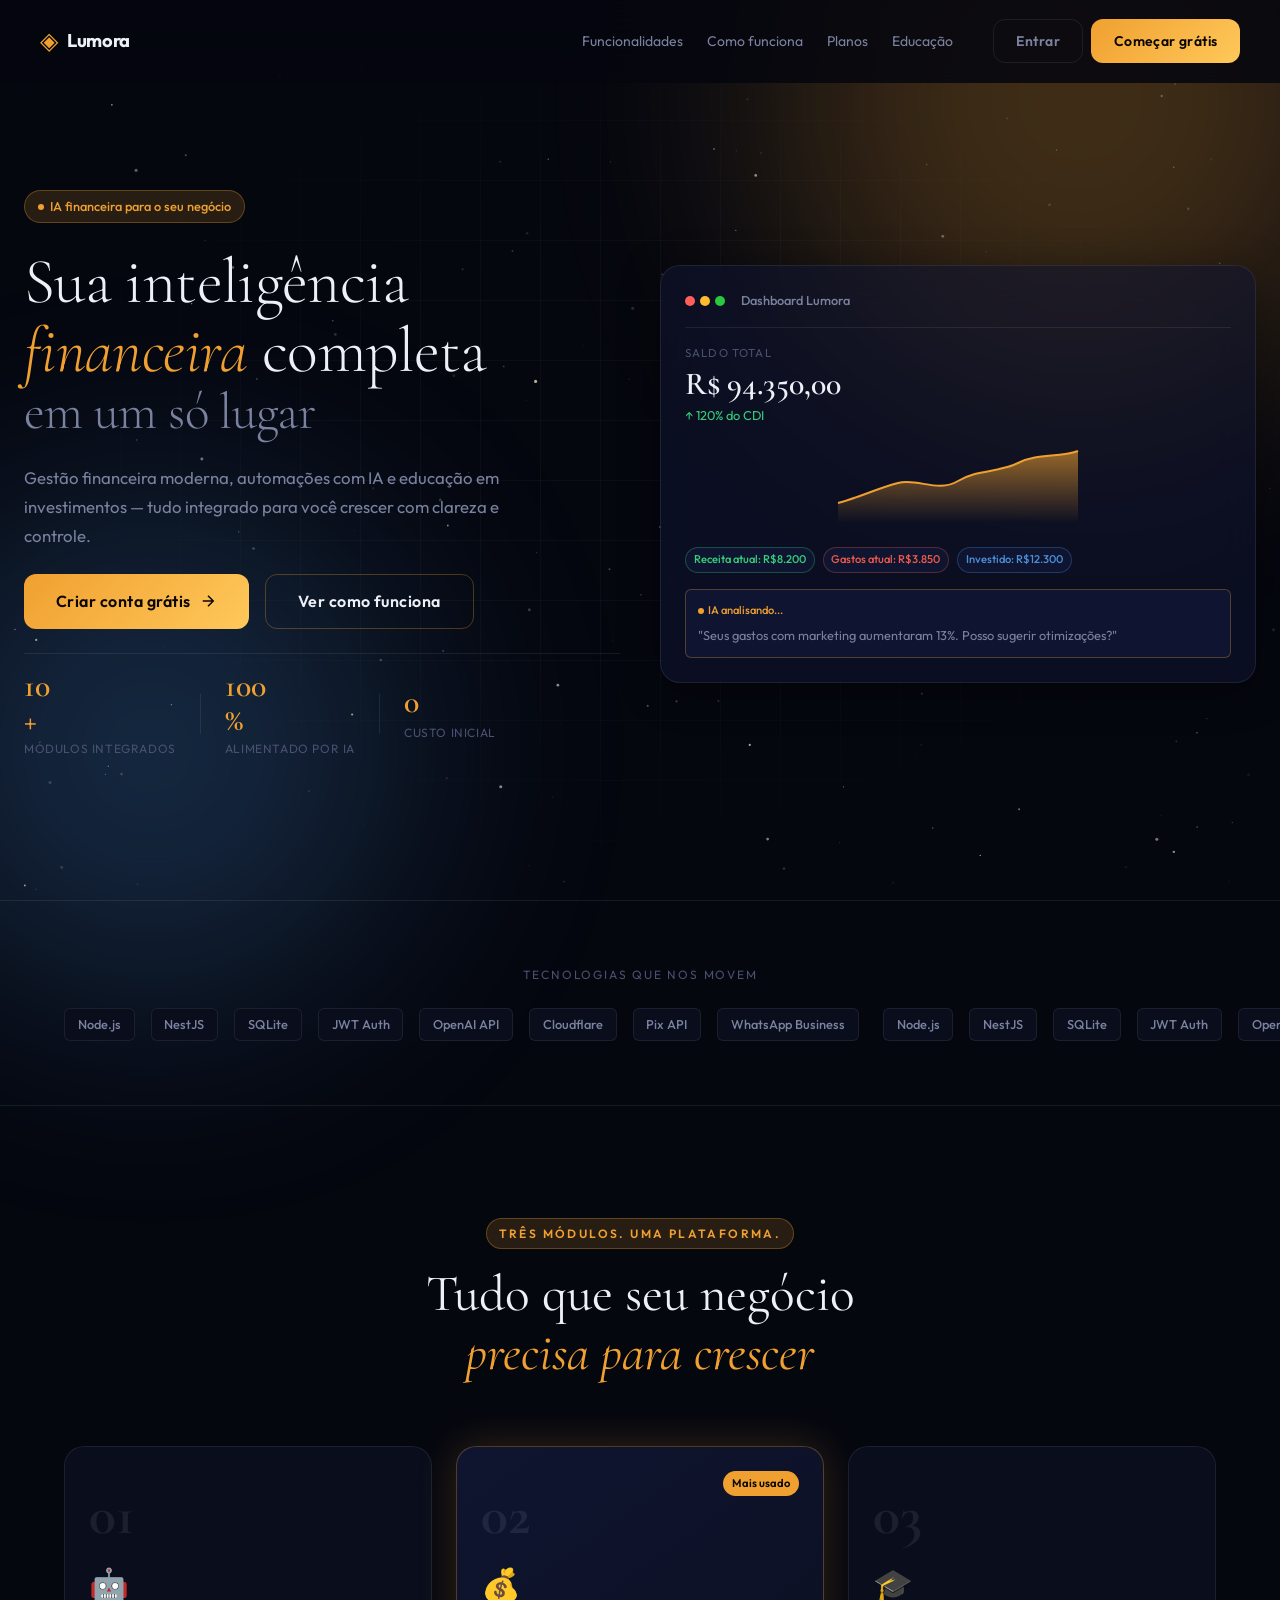
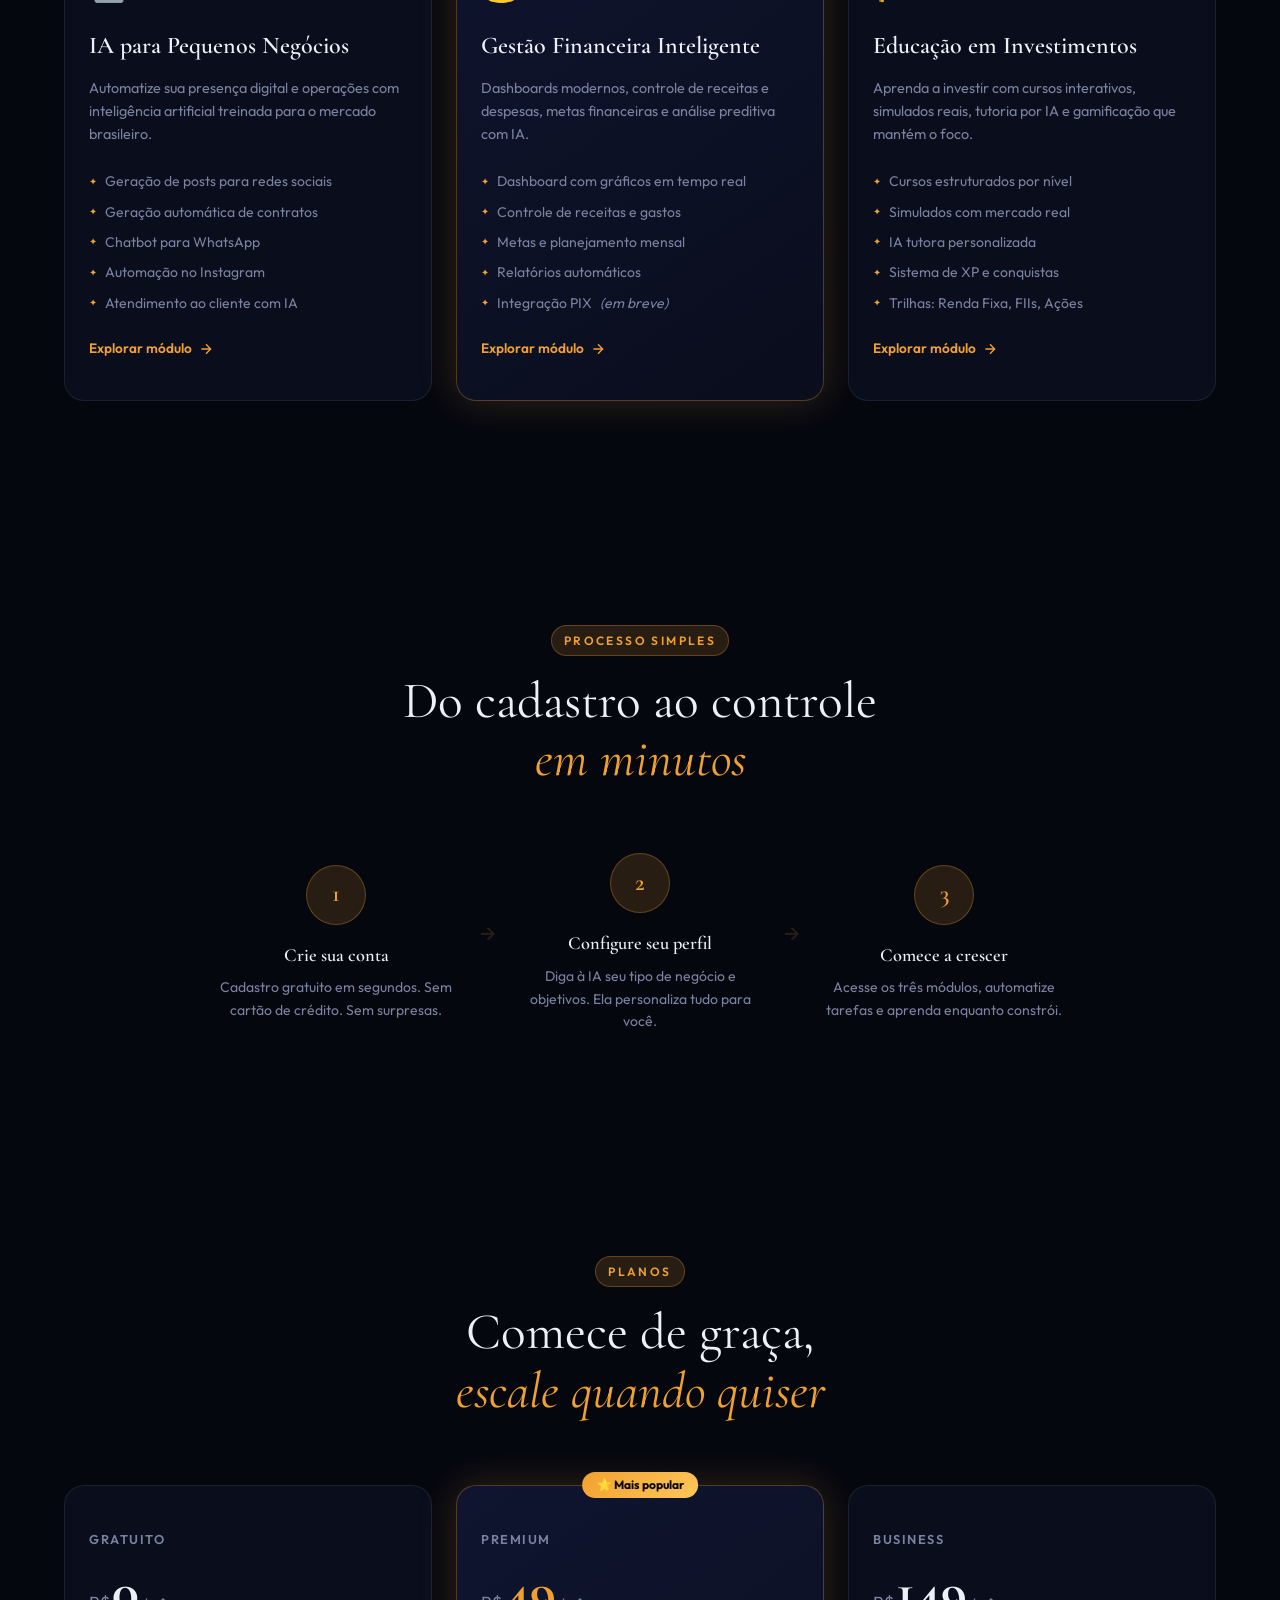
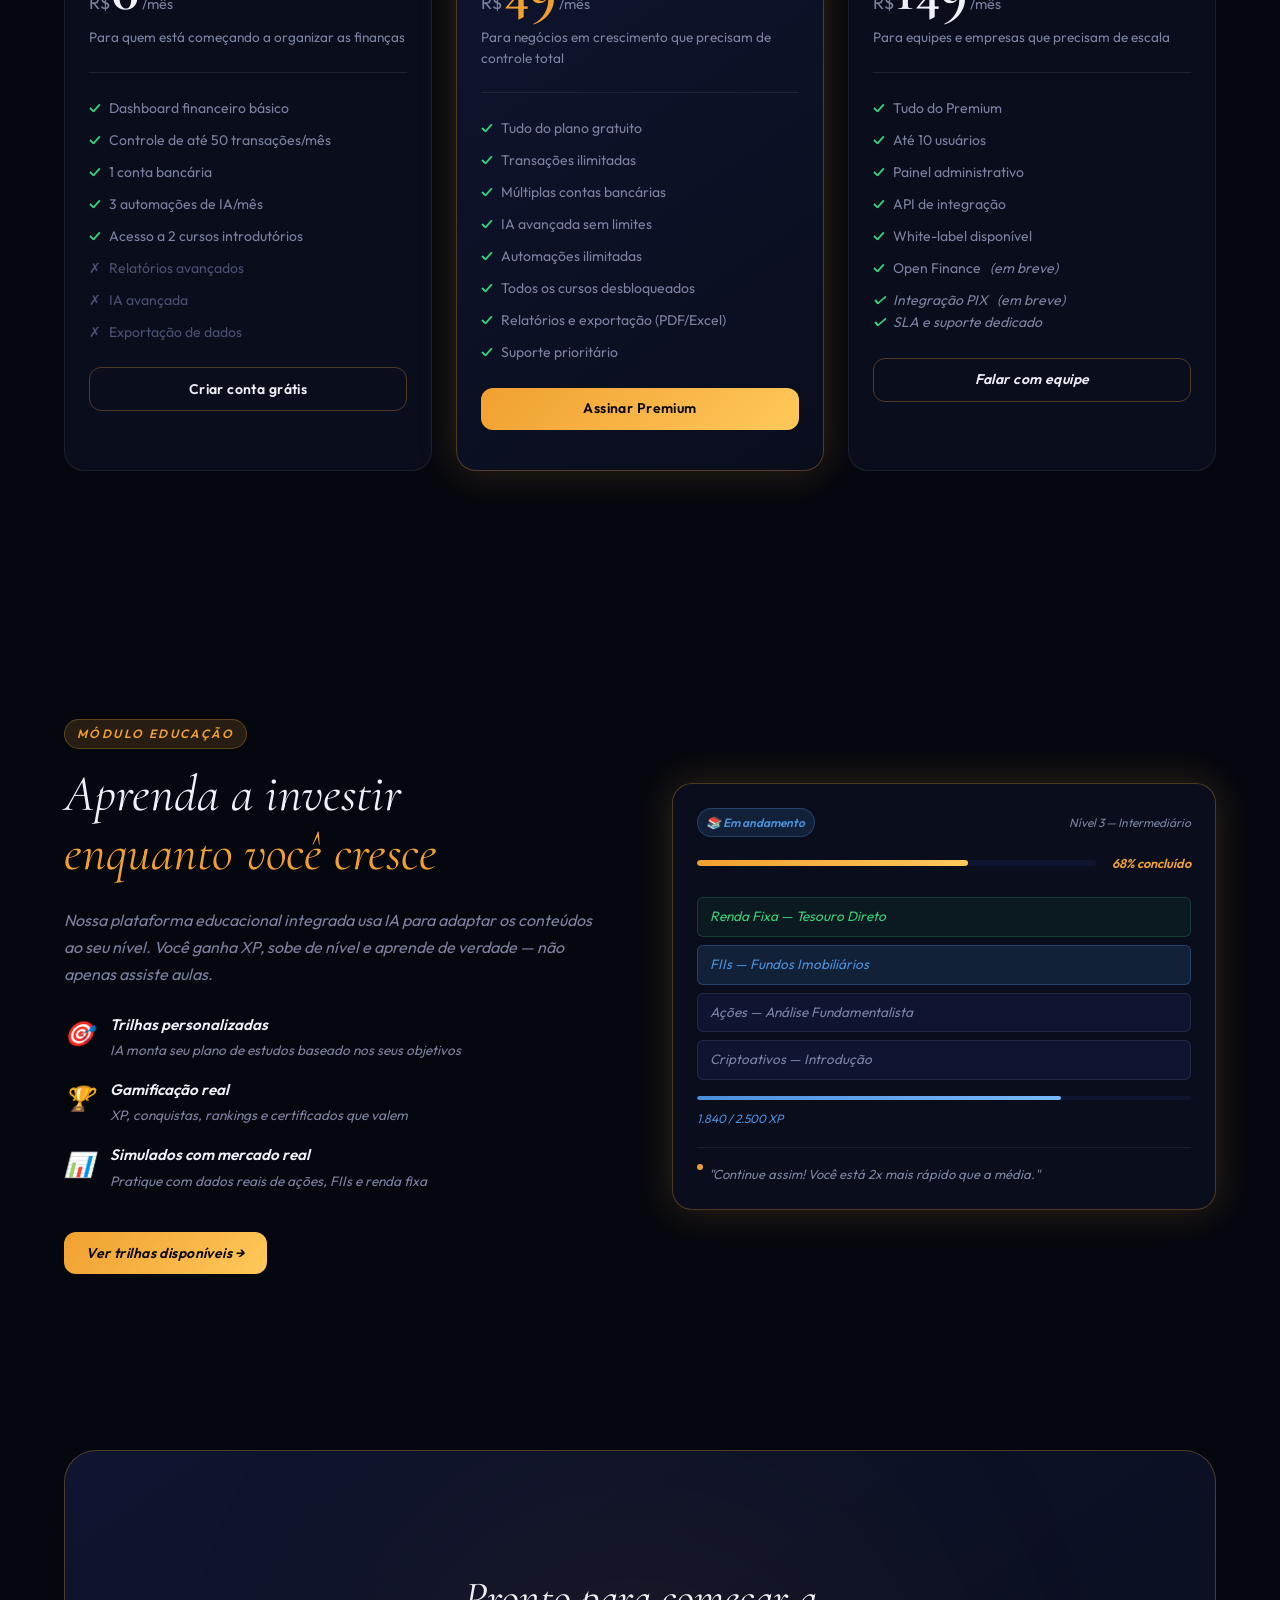
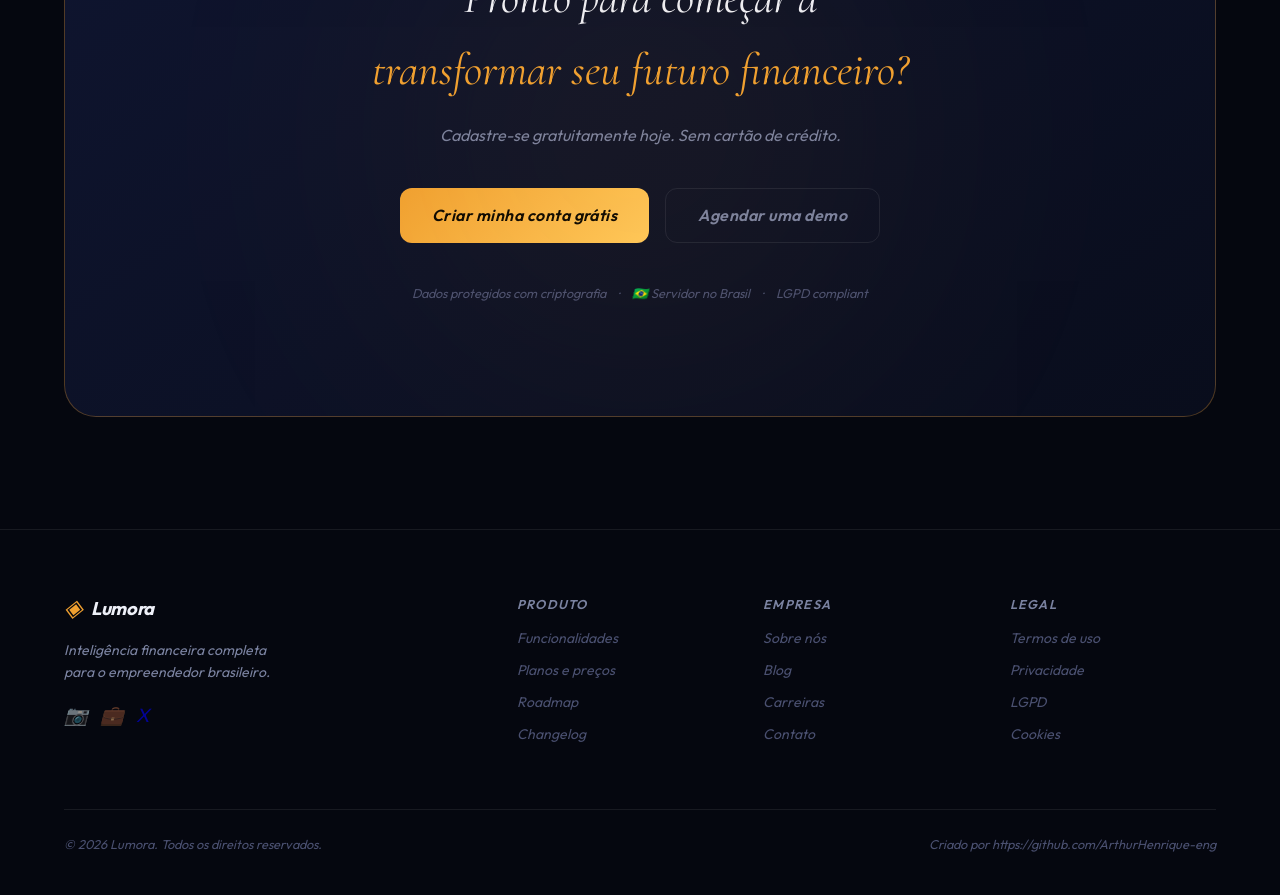
==== templates/index.html @ b034b27d "UPDATE" ====
<!DOCTYPE html>
<html lang="pt-BR">
<head>
  <meta charset="UTF-8" />
  <meta name="viewport" content="width=device-width, initial-scale=1.0" />
  <title>Lumora — Inteligência Financeira com IA</title>
  <meta name="description" content="Plataforma completa com IA para pequenos negócios: gestão financeira, automações e educação em investimentos." />
  <link rel="preconnect" href="https://fonts.googleapis.com" />
  <link rel="preconnect" href="https://fonts.gstatic.com" crossorigin />
  <link href="https://fonts.googleapis.com/css2?family=Cormorant+Garamond:ital,wght@0,300;0,400;0,600;0,700;1,300;1,400&family=Outfit:wght@300;400;500;600;700&display=swap" rel="stylesheet" />
 <link rel="stylesheet" href="../css/styles.css">
</head>
<body>

  <!-- NAV -->
  <nav class="nav" id="nav">
    <div class="nav__inner">
      <a href="#" class="nav__logo">
        <span class="logo-mark">◈</span>
        <span class="logo-text">Lumora</span>
      </a>
      <ul class="nav__links">
        <li><a href="#features">Funcionalidades</a></li>
        <li><a href="#how">Como funciona</a></li>
        <li><a href="#pricing">Planos</a></li>
        <li><a href="#education">Educação</a></li>
      </ul>
      <div class="nav__actions">
        <a href="./login.html" class="btn btn--ghost">Entrar</a>
        <a href="./cadastro.html" class="btn btn--gold">Começar grátis</a>
      </div>
      <button class="nav__hamburger" id="hamburger" aria-label="Menu">
        <span></span><span></span><span></span>
      </button>
    </div>
  </nav>

  <!-- HERO -->
  <section class="hero" id="hero">
    <div class="hero__bg">
      <canvas id="starfield"></canvas>
      <div class="hero__glow hero__glow--1"></div>
      <div class="hero__glow hero__glow--2"></div>
      <div class="grid-overlay"></div>
    </div>

    <div class="hero__content">
      <div class="hero__badge">
        <span class="badge-dot"></span>
        IA financeira para o seu negócio
      </div>

      <h1 class="hero__title">
        Sua inteligência<br />
        <em>financeira</em> completa<br />
        <span class="hero__title--accent">em um só lugar</span>
      </h1>

      <p class="hero__sub">
        Gestão financeira moderna, automações com IA e educação em investimentos —
        tudo integrado para você crescer com clareza e controle.
      </p>

      <div class="hero__cta">
        <a href="./cadastro.html" class="btn btn--gold btn--lg">
          <span>Criar conta grátis</span>
          <svg width="18" height="18" viewBox="0 0 24 24" fill="none" stroke="currentColor" stroke-width="2"><path d="M5 12h14M12 5l7 7-7 7"/></svg>
        </a>
        <a href="#how" class="btn btn--outline btn--lg">Ver como funciona</a>
      </div>

      <div class="hero__stats">
        <div class="stat">
          <span class="stat__number" data-target="10">0</span><span class="stat__suffix">+</span>
          <span class="stat__label">Módulos integrados</span>
        </div>
        <div class="stat__divider"></div>
        <div class="stat">
          <span class="stat__number" data-target="100">100</span><span class="stat__suffix">%</span>
          <span class="stat__label">Alimentado por IA</span>
        </div>
        <div class="stat__divider"></div>
        <div class="stat">
          <span class="stat__number" data-target="0">0</span><span class="stat__suffix"></span>
          <span class="stat__label">Custo inicial</span>
        </div>
      </div>
    </div>

    <!-- DASHBOARD MOCKUP -->
    <div class="hero__mockup">
      <div class="mockup-card mockup-card--main">
        <div class="mockup-header">
          <div class="mockup-dots">
            <span></span><span></span><span></span>
          </div>
          <span class="mockup-title">Dashboard Lumora</span>
        </div>
        <div class="mockup-body">
          <div class="mockup-balance">
            <span class="mockup-label">Saldo total</span>
            <span class="mockup-value">R$ <span id="balance-anim">94.350,00</span></span>
            <span class="mockup-change up">↑ 120% do CDI</span>
          </div>
          <div class="mockup-chart">
            <svg viewBox="0 0 240 80" class="chart-svg">
              <defs>
                <linearGradient id="chartGrad" x1="0" y1="0" x2="0" y2="1">
                  <stop offset="0%" stop-color="#f0a030" stop-opacity="0.6"/>
                  <stop offset="100%" stop-color="#f0a030" stop-opacity="0"/>
                </linearGradient>
              </defs>
              <path class="chart-area" d="M0,60 C20,55 40,45 60,40 C80,35 100,50 120,38 C140,26 160,30 180,20 C200,10 220,15 240,8 L240,80 L0,80 Z" fill="url(#chartGrad)"/>
              <path class="chart-line" d="M0,60 C20,55 40,45 60,40 C80,35 100,50 120,38 C140,26 160,30 180,20 C200,10 220,15 240,8" fill="none" stroke="#f0a030" stroke-width="2"/>
            </svg>
          </div>
          <div class="mockup-pills">
            <span class="pill pill--green"> Receita atual: R$8.200</span>
            <span class="pill pill--red"> Gastos atual: R$3.850</span>
            <span class="pill pill--blue"> Investido: R$12.300</span>
          </div>
          <div class="mockup-ai">
            <div class="ai-indicator">
              <span class="ai-dot"></span>
              <span>IA analisando...</span>
            </div>
            <p class="ai-tip">"Seus gastos com marketing aumentaram 13%. Posso sugerir otimizações?"</p>
          </div>
        </div>
      </div>
    </div>
  </section>

  <!-- LOGOS / SOCIAL PROOF -->
  <section class="logos">
    <div class="container">
      <p class="logos__label">Tecnologias que nos movem</p>
      <div class="logos__track">
        <div class="logos__group">
          <span class="tech-badge">Node.js</span>
          <span class="tech-badge">NestJS</span>
          <span class="tech-badge">SQLite</span>
          <span class="tech-badge">JWT Auth</span>
          <span class="tech-badge">OpenAI API</span>
          <span class="tech-badge">Cloudflare</span>
          <span class="tech-badge">Pix API</span>
          <span class="tech-badge">WhatsApp Business</span>
        </div>
        <div class="logos__group" aria-hidden="true">
          <span class="tech-badge">Node.js</span>
          <span class="tech-badge">NestJS</span>
          <span class="tech-badge">SQLite</span>
          <span class="tech-badge">JWT Auth</span>
          <span class="tech-badge">OpenAI API</span>
          <span class="tech-badge">Cloudflare</span>
          <span class="tech-badge">Pix API</span>
          <span class="tech-badge">WhatsApp Business</span>
        </div>
      </div>
    </div>
  </section>

  <!-- THREE PILLARS -->
  <section class="pillars" id="features">
    <div class="container">
      <div class="section-label">Três módulos. Uma plataforma.</div>
      <h2 class="section-title">Tudo que seu negócio<br /><em>precisa para crescer</em></h2>

      <div class="pillars__grid">

        <!-- Pillar 1: AI Tools -->
        <div class="pillar" data-index="1">
          <div class="pillar__number">01</div>
          <div class="pillar__icon">🤖</div>
          <h3 class="pillar__title">IA para Pequenos Negócios</h3>
          <p class="pillar__desc">
            Automatize sua presença digital e operações com inteligência artificial treinada para o mercado brasileiro.
          </p>
          <ul class="pillar__features">
            <li><span class="check">✦</span> Geração de posts para redes sociais</li>
            <li><span class="check">✦</span> Geração automática de contratos</li>
            <li><span class="check">✦</span> Chatbot para WhatsApp</li>
            <li><span class="check">✦</span> Automação no Instagram</li>
            <li><span class="check">✦</span> Atendimento ao cliente com IA</li>
          </ul>
          <div class="pillar__cta">
            <span>Explorar módulo</span>
            <svg width="16" height="16" viewBox="0 0 24 24" fill="none" stroke="currentColor" stroke-width="2"><path d="M5 12h14M12 5l7 7-7 7"/></svg>
          </div>
        </div>

        <!-- Pillar 2: Finance -->
        <div class="pillar pillar--featured" data-index="2">
          <div class="pillar__badge">Mais usado</div>
          <div class="pillar__number">02</div>
          <div class="pillar__icon">💰</div>
          <h3 class="pillar__title">Gestão Financeira Inteligente</h3>
          <p class="pillar__desc">
            Dashboards modernos, controle de receitas e despesas, metas financeiras e análise preditiva com IA.
          </p>
          <ul class="pillar__features">
            <li><span class="check">✦</span> Dashboard com gráficos em tempo real</li>
            <li><span class="check">✦</span> Controle de receitas e gastos</li>
            <li><span class="check">✦</span> Metas e planejamento mensal</li>
            <li><span class="check">✦</span> Relatórios automáticos</li>
            <li><span class="check">✦</span> Integração PIX <em>(em breve)</em></li>
          </ul>
          <div class="pillar__cta">
            <span>Explorar módulo</span>
            <svg width="16" height="16" viewBox="0 0 24 24" fill="none" stroke="currentColor" stroke-width="2"><path d="M5 12h14M12 5l7 7-7 7"/></svg>
          </div>
        </div>

        <!-- Pillar 3: Education -->
        <div class="pillar" data-index="3">
          <div class="pillar__number">03</div>
          <div class="pillar__icon">🎓</div>
          <h3 class="pillar__title">Educação em Investimentos</h3>
          <p class="pillar__desc">
            Aprenda a investir com cursos interativos, simulados reais, tutoria por IA e gamificação que mantém o foco.
          </p>
          <ul class="pillar__features">
            <li><span class="check">✦</span> Cursos estruturados por nível</li>
            <li><span class="check">✦</span> Simulados com mercado real</li>
            <li><span class="check">✦</span> IA tutora personalizada</li>
            <li><span class="check">✦</span> Sistema de XP e conquistas</li>
            <li><span class="check">✦</span> Trilhas: Renda Fixa, FIIs, Ações</li>
          </ul>
          <div class="pillar__cta">
            <span>Explorar módulo</span>
            <svg width="16" height="16" viewBox="0 0 24 24" fill="none" stroke="currentColor" stroke-width="2"><path d="M5 12h14M12 5l7 7-7 7"/></svg>
          </div>
        </div>

      </div>
    </div>
  </section>

  <!-- HOW IT WORKS -->
  <section class="how" id="how">
    <div class="container">
      <div class="section-label">Processo simples</div>
      <h2 class="section-title">Do cadastro ao controle<br /><em>em minutos</em></h2>

      <div class="steps">
        <div class="step">
          <div class="step__num">1</div>
          <div class="step__content">
            <h4>Crie sua conta</h4>
            <p>Cadastro gratuito em segundos. Sem cartão de crédito. Sem surpresas.</p>
          </div>
        </div>
        <div class="step__arrow">→</div>
        <div class="step">
          <div class="step__num">2</div>
          <div class="step__content">
            <h4>Configure seu perfil</h4>
            <p>Diga à IA seu tipo de negócio e objetivos. Ela personaliza tudo para você.</p>
          </div>
        </div>
        <div class="step__arrow">→</div>
        <div class="step">
          <div class="step__num">3</div>
          <div class="step__content">
            <h4>Comece a crescer</h4>
            <p>Acesse os três módulos, automatize tarefas e aprenda enquanto constrói.</p>
          </div>
        </div>
      </div>
    </div>
  </section>

  <!-- PRICING -->
  <section class="pricing" id="pricing">
    <div class="container">
      <div class="section-label">Planos</div>
      <h2 class="section-title">Comece de graça,<br /><em>escale quando quiser</em></h2>

      <div class="pricing__grid">

        <!-- Free -->
        <div class="plan">
          <div class="plan__header">
            <span class="plan__name">Gratuito</span>
            <div class="plan__price">
              <span class="plan__currency">R$</span>
              <span class="plan__amount">0</span>
              <span class="plan__period">/mês</span>
            </div>
            <p class="plan__desc">Para quem está começando a organizar as finanças</p>
          </div>
          <ul class="plan__features">
            <li><span>✓</span> Dashboard financeiro básico</li>
            <li><span>✓</span> Controle de até 50 transações/mês</li>
            <li><span>✓</span> 1 conta bancária</li>
            <li><span>✓</span> 3 automações de IA/mês</li>
            <li><span>✓</span> Acesso a 2 cursos introdutórios</li>
            <li class="disabled"><span>✗</span> Relatórios avançados</li>
            <li class="disabled"><span>✗</span> IA avançada</li>
            <li class="disabled"><span>✗</span> Exportação de dados</li>
          </ul>
          <a href="./cadastro.html" class="btn btn--outline btn--full">Criar conta grátis</a>
        </div>

        <!-- Premium -->
        <div class="plan plan--premium">
          <div class="plan__popular">⭐ Mais popular</div>
          <div class="plan__header">
            <span class="plan__name">Premium</span>
            <div class="plan__price">
              <span class="plan__currency">R$</span>
              <span class="plan__amount">49</span>
              <span class="plan__period">/mês</span>
            </div>
            <p class="plan__desc">Para negócios em crescimento que precisam de controle total</p>
          </div>
          <ul class="plan__features">
            <li><span>✓</span> Tudo do plano gratuito</li>
            <li><span>✓</span> Transações ilimitadas</li>
            <li><span>✓</span> Múltiplas contas bancárias</li>
            <li><span>✓</span> IA avançada sem limites</li>
            <li><span>✓</span> Automações ilimitadas</li>
            <li><span>✓</span> Todos os cursos desbloqueados</li>
            <li><span>✓</span> Relatórios e exportação (PDF/Excel)</li>
            <li><span>✓</span> Suporte prioritário</li>
          </ul>
          <a href="./login.html" class="btn btn--gold btn--full">Assinar Premium</a>
        </div>

        <!-- Business -->
        <div class="plan">
          <div class="plan__header">
            <span class="plan__name">Business</span>
            <div class="plan__price">
              <span class="plan__currency">R$</span>
              <span class="plan__amount">149</span>
              <span class="plan__period">/mês</span>
            </div>
            <p class="plan__desc">Para equipes e empresas que precisam de escala</p>
          </div>
          <ul class="plan__features">
            <li><span>✓</span> Tudo do Premium</li>
            <li><span>✓</span> Até 10 usuários</li>
            <li><span>✓</span> Painel administrativo</li>
            <li><span>✓</span> API de integração</li>
            <li><span>✓</span> White-label disponível</li>
            <li><span>✓</span> Open Finance <em>(em breve)</span></li>
            <li><span>✓</span> Integração PIX <em>(em breve)</em></li>
            <li><span>✓</span> SLA e suporte dedicado</li>
          </ul>
          <a href="mailto:hello@lumora.com.br?subject=Contato%20Lumora" class="btn btn--outline btn--full">Falar com equipe</a>
        </div>

      </div>
    </div>
  </section>

  <!-- AI EDUCATION SPOTLIGHT -->
  <section class="education" id="education">
    <div class="container">
      <div class="education__grid">
        <div class="education__content">
          <div class="section-label">Módulo educação</div>
          <h2 class="section-title">Aprenda a investir<br /><em>enquanto você cresce</em></h2>
          <p class="education__desc">
            Nossa plataforma educacional integrada usa IA para adaptar os conteúdos ao seu nível.
            Você ganha XP, sobe de nível e aprende de verdade — não apenas assiste aulas.
          </p>
          <div class="education__perks">
            <div class="perk">
              <span class="perk__icon">🎯</span>
              <div>
                <strong>Trilhas personalizadas</strong>
                <p>IA monta seu plano de estudos baseado nos seus objetivos</p>
              </div>
            </div>
            <div class="perk">
              <span class="perk__icon">🏆</span>
              <div>
                <strong>Gamificação real</strong>
                <p>XP, conquistas, rankings e certificados que valem</p>
              </div>
            </div>
            <div class="perk">
              <span class="perk__icon">📊</span>
              <div>
                <strong>Simulados com mercado real</strong>
                <p>Pratique com dados reais de ações, FIIs e renda fixa</p>
              </div>
            </div>
          </div>
          <a href="#" class="btn btn--gold">Ver trilhas disponíveis →</a>
        </div>
        <div class="education__visual">
          <div class="edu-card">
            <div class="edu-card__header">
              <span class="edu-badge">📚 Em andamento</span>
              <span class="edu-level">Nível 3 — Intermediário</span>
            </div>
            <div class="edu-progress">
              <div class="edu-progress__bar">
                <div class="edu-progress__fill" style="width: 68%"></div>
              </div>
              <span>68% concluído</span>
            </div>
            <div class="edu-modules">
              <div class="edu-module edu-module--done">Renda Fixa — Tesouro Direto</div>
              <div class="edu-module edu-module--active">FIIs — Fundos Imobiliários</div>
              <div class="edu-module">Ações — Análise Fundamentalista</div>
              <div class="edu-module">Criptoativos — Introdução</div>
            </div>
            <div class="edu-xp">
              <div class="xp-bar">
                <div class="xp-bar__fill"></div>
              </div>
              <span>1.840 / 2.500 XP</span>
            </div>
            <div class="edu-ai">
              <span class="ai-dot"></span>
              <em>"Continue assim! Você está 2x mais rápido que a média."</em>
            </div>
          </div>
        </div>
      </div>
    </div>
  </section>

  <!-- FINAL CTA -->
  <section class="cta-final">
    <div class="container">
      <div class="cta-final__box">
        <div class="cta-final__glow"></div>
        <h2>Pronto para começar a<br /><em>transformar seu futuro financeiro?</em></h2>
        <p>Cadastre-se gratuitamente hoje. Sem cartão de crédito.</p>
        <div class="cta-final__btns">
          <a href="./cadastro.html" class="btn btn--gold btn--lg">Criar minha conta grátis</a>
          <a href="mailto:hello@lumora.com.br?subject=Agendar%20demo%20Lumora" class="btn btn--ghost btn--lg">Agendar uma demo</a>
        </div>
        <div class="cta-final__trust">
          <span>Dados protegidos com criptografia</span>
          <span>·</span>
          <span>🇧🇷 Servidor no Brasil</span>
          <span>·</span>
          <span>LGPD compliant</span>
        </div>
      </div>
    </div>
  </section>

  <!-- FOOTER -->
  <footer class="footer">
    <div class="container">
      <div class="footer__grid">
        <div class="footer__brand">
          <a href="#" class="nav__logo">
            <span class="logo-mark">◈</span>
            <span class="logo-text">Lumora</span>
          </a>
          <p>Inteligência financeira completa para o empreendedor brasileiro.</p>
          <div class="footer__social">
            <a href="#" aria-label="Instagram">📷</a>
            <a href="#" aria-label="LinkedIn">💼</a>
            <a href="#" aria-label="Twitter">X</a>
          </div>
        </div>
        <div class="footer__col">
          <strong>Produto</strong>
          <a href="#">Funcionalidades</a>
          <a href="#">Planos e preços</a>
          <a href="#">Roadmap</a>
          <a href="#">Changelog</a>
        </div>
        <div class="footer__col">
          <strong>Empresa</strong>
          <a href="#">Sobre nós</a>
          <a href="#">Blog</a>
          <a href="#">Carreiras</a>
          <a href="#">Contato</a>
        </div>
        <div class="footer__col">
          <strong>Legal</strong>
          <a href="#">Termos de uso</a>
          <a href="#">Privacidade</a>
          <a href="#">LGPD</a>
          <a href="#">Cookies</a>
        </div>
      </div>
      <div class="footer__bottom">
        <span>© 2026 Lumora. Todos os direitos reservados.</span>
        <span>Criado por https://github.com/ArthurHenrique-eng</span>
      </div>
    </div>
  </footer>

</body>
  <script src="../js/script.js"></script>
</html>
---- css/styles.css ----
/* ============================================================
   LUMORA — CSS Principal
   Tema: Luxo Escuro / Editorial Financeiro
   Cores: Obsidiana + Ouro + Azul Elétrico
   ============================================================ */

/* ─── RESET & TOKENS ─────────────────────────────────────── */
*, *::before, *::after {
  margin: 0;
  padding: 0;
  box-sizing: border-box;
}

:root {
  /* Cores */
  --bg-0: #05070f;
  --bg-1: #090d1c;
  --bg-2: #0f1530;
  --bg-glass: rgba(15, 21, 48, 0.6);
  --gold: #f0a030;
  --gold-light: #ffc85a;
  --gold-dim: rgba(240, 160, 48, 0.15);
  --blue: #4a90d9;
  --blue-dim: rgba(74, 144, 217, 0.15);
  --text: #eef0f8;
  --text-muted: #7a82a0;
  --text-dim: #4a5070;
  --border: rgba(255, 255, 255, 0.08);
  --border-gold: rgba(240, 160, 48, 0.3);
  --green: #34d17a;
  --red: #f05a4a;

  /* Tipografia */
  --font-display: 'Cormorant Garamond', Georgia, serif;
  --font-body: 'Outfit', system-ui, sans-serif;

  /* Espaçamento */
  --space-xs: 0.5rem;
  --space-sm: 1rem;
  --space-md: 1.5rem;
  --space-lg: 2.5rem;
  --space-xl: 4rem;
  --space-2xl: 7rem;

  /* Bordas */
  --radius-sm: 6px;
  --radius-md: 12px;
  --radius-lg: 20px;
  --radius-xl: 32px;

  /* Sombras */
  --shadow-gold: 0 0 40px rgba(240, 160, 48, 0.2);
  --shadow-card: 0 8px 40px rgba(0, 0, 0, 0.4);
}

html {
  scroll-behavior: smooth;
  -webkit-font-smoothing: antialiased;
}

body {
  background: var(--bg-0);
  color: var(--text);
  font-family: var(--font-body);
  font-size: 1rem;
  line-height: 1.6;
  overflow-x: hidden;
}

/* ─── UTILITIES ───────────────────────────────────────────── */
.container {
  max-width: 1200px;
  margin: 0 auto;
  padding: 0 var(--space-md);
}

.section-label {
  display: inline-block;
  font-family: var(--font-body);
  font-size: 0.75rem;
  font-weight: 600;
  letter-spacing: 0.2em;
  text-transform: uppercase;
  color: var(--gold);
  border: 1px solid var(--border-gold);
  background: var(--gold-dim);
  padding: 0.4em 1em;
  border-radius: 999px;
  margin-bottom: var(--space-sm);
}

.section-title {
  font-family: var(--font-display);
  font-size: clamp(2rem, 4vw, 3.2rem);
  font-weight: 400;
  line-height: 1.15;
  color: var(--text);
  margin-bottom: var(--space-md);
}

.section-title em {
  font-style: italic;
  color: var(--gold);
}

/* ─── BUTTONS ─────────────────────────────────────────────── */
.btn {
  display: inline-flex;
  align-items: center;
  gap: 0.5em;
  font-family: var(--font-body);
  font-weight: 600;
  font-size: 0.875rem;
  letter-spacing: 0.03em;
  padding: 0.7em 1.6em;
  border-radius: var(--radius-md);
  text-decoration: none;
  cursor: pointer;
  border: none;
  transition: all 0.25s ease;
}

.btn--gold {
  background: linear-gradient(135deg, var(--gold), var(--gold-light));
  color: #0a0700;
}

.btn--gold:hover {
  transform: translateY(-2px);
  box-shadow: 0 6px 24px rgba(240, 160, 48, 0.5);
}

.btn--ghost {
  background: transparent;
  color: var(--text-muted);
  border: 1px solid var(--border);
}

.btn--ghost:hover {
  color: var(--text);
  border-color: rgba(255,255,255,0.2);
  background: rgba(255,255,255,0.04);
}

.btn--outline {
  background: transparent;
  color: var(--text);
  border: 1px solid var(--border-gold);
}

.btn--outline:hover {
  background: var(--gold-dim);
  border-color: var(--gold);
}

.btn--lg {
  font-size: 1rem;
  padding: 0.85em 2em;
}

.btn--full {
  width: 100%;
  justify-content: center;
  margin-top: var(--space-md);
}

/* ─── NAV ─────────────────────────────────────────────────── */
.nav {
  position: fixed;
  top: 0;
  left: 0;
  right: 0;
  z-index: 1000;
  padding: 1.2rem var(--space-md);
  background: rgba(5, 7, 15, 0.85);
  backdrop-filter: blur(20px);
  -webkit-backdrop-filter: blur(20px);
  border-bottom: 1px solid transparent;
  transition: border-color 0.3s, background 0.3s;
}
 
.nav.scrolled {
  background: rgba(5, 7, 15, 0.96);
  border-bottom-color: var(--border);
}
 
.nav__inner {
  max-width: 1200px;
  margin: 0 auto;
  display: flex;
  align-items: center;
  gap: var(--space-md);
}
 
.nav__logo {
  display: flex;
  align-items: center;
  gap: 0.5em;
  text-decoration: none;
  color: var(--text);
  font-weight: 700;
  font-size: 1.15rem;
  letter-spacing: -0.02em;
}
 
.logo-mark {
  color: var(--gold);
  font-size: 1.3em;
  line-height: 1;
}
 
.nav__links {
  display: flex;
  list-style: none;
  gap: var(--space-md);
  margin-left: auto;
}
 
.nav__links a {
  color: var(--text-muted);
  text-decoration: none;
  font-size: 0.875rem;
  transition: color 0.2s;
}
 
.nav__links a:hover {
  color: var(--text);
}
 
.nav__actions {
  display: flex;
  gap: 0.5rem;
  margin-left: var(--space-sm);
}
 
.nav__hamburger {
  display: none;
  flex-direction: column;
  gap: 5px;
  background: none;
  border: none;
  cursor: pointer;
  padding: 4px;
  margin-left: auto;
}
 
.nav__hamburger span {
  width: 24px;
  height: 2px;
  background: var(--text);
  border-radius: 2px;
  transition: all 0.3s;
}

/* ─── HERO ────────────────────────────────────────────────── */
.hero {
  position: relative;
  min-height: 100vh;
  display: grid;
  grid-template-columns: 1fr 1fr;
  align-items: center;
  gap: var(--space-lg);
  padding: 8rem var(--space-md) 5rem;
  max-width: 1300px;
  margin: 0 auto;
  overflow: hidden;
}

.hero__bg {
  position: fixed;
  inset: 0;
  z-index: -1;
  pointer-events: none;
}

#starfield {
  position: absolute;
  inset: 0;
  width: 100%;
  height: 100%;
}

.hero__glow {
  position: absolute;
  border-radius: 50%;
  filter: blur(120px);
  opacity: 0.25;
}

.hero__glow--1 {
  width: 600px;
  height: 600px;
  background: var(--gold);
  top: -200px;
  right: -100px;
}

.hero__glow--2 {
  width: 500px;
  height: 500px;
  background: var(--blue);
  bottom: -100px;
  left: -100px;
}

.grid-overlay {
  position: absolute;
  inset: 0;
  background-image:
    linear-gradient(rgba(255,255,255,0.03) 1px, transparent 1px),
    linear-gradient(90deg, rgba(255,255,255,0.03) 1px, transparent 1px);
  background-size: 60px 60px;
  mask-image: radial-gradient(ellipse at center, black 30%, transparent 70%);
}

.hero__content {
  display: flex;
  flex-direction: column;
  align-items: flex-start;
  gap: var(--space-md);
  animation: fadeUp 0.8s ease both;
}

@keyframes fadeUp {
  from { opacity: 0; transform: translateY(30px); }
  to   { opacity: 1; transform: translateY(0); }
}

.hero__badge {
  display: flex;
  align-items: center;
  gap: 0.5em;
  font-size: 0.8rem;
  font-weight: 500;
  color: var(--gold);
  background: var(--gold-dim);
  border: 1px solid var(--border-gold);
  padding: 0.4em 1em;
  border-radius: 999px;
}

.badge-dot {
  width: 6px;
  height: 6px;
  background: var(--gold);
  border-radius: 50%;
  animation: pulse 2s infinite;
}

@keyframes pulse {
  0%, 100% { opacity: 1; transform: scale(1); }
  50%       { opacity: 0.5; transform: scale(1.5); }
}

.hero__title {
  font-family: var(--font-display);
  font-size: clamp(2.5rem, 5vw, 4.2rem);
  font-weight: 300;
  line-height: 1.08;
  letter-spacing: -0.01em;
}

.hero__title em {
  font-style: italic;
  color: var(--gold);
}

.hero__title--accent {
  display: block;
  font-size: 0.8em;
  color: var(--text-muted);
  font-weight: 300;
}

.hero__sub {
  max-width: 480px;
  color: var(--text-muted);
  font-size: 1.05rem;
  line-height: 1.7;
}

.hero__cta {
  display: flex;
  gap: 1rem;
  flex-wrap: wrap;
}

.hero__stats {
  display: flex;
  gap: var(--space-md);
  align-items: center;
  padding-top: var(--space-sm);
  border-top: 1px solid var(--border);
  width: 100%;
}

.stat {
  display: flex;
  flex-direction: column;
  gap: 0.15em;
}

.stat__number {
  font-family: var(--font-display);
  font-size: 2rem;
  font-weight: 600;
  color: var(--gold);
  line-height: 1;
}

.stat__suffix {
  font-family: var(--font-display);
  font-size: 2rem;
  font-weight: 600;
  color: var(--gold);
  line-height: 1;
}

.stat__label {
  font-size: 0.75rem;
  color: var(--text-dim);
  letter-spacing: 0.05em;
  text-transform: uppercase;
}

.stat__divider {
  width: 1px;
  height: 40px;
  background: var(--border);
}

/* ─── HERO MOCKUP ─────────────────────────────────────────── */
.hero__mockup {
  position: relative;
  animation: fadeUp 0.8s 0.2s ease both;
}

.mockup-card {
  background: var(--bg-glass);
  backdrop-filter: blur(20px);
  border: 1px solid var(--border);
  border-radius: var(--radius-lg);
  box-shadow: var(--shadow-card);
}

.mockup-card--main {
  padding: var(--space-md);
  position: relative;
  z-index: 2;
}

.mockup-header {
  display: flex;
  align-items: center;
  gap: var(--space-sm);
  padding-bottom: var(--space-sm);
  border-bottom: 1px solid var(--border);
  margin-bottom: var(--space-sm);
}

.mockup-dots {
  display: flex;
  gap: 5px;
}

.mockup-dots span {
  width: 10px;
  height: 10px;
  border-radius: 50%;
  background: var(--border);
}

.mockup-dots span:nth-child(1) { background: #ff5f57; }
.mockup-dots span:nth-child(2) { background: #febc2e; }
.mockup-dots span:nth-child(3) { background: #28c840; }

.mockup-title {
  font-size: 0.8rem;
  color: var(--text-muted);
  font-weight: 500;
}

.mockup-balance {
  margin-bottom: var(--space-sm);
}

.mockup-label {
  display: block;
  font-size: 0.72rem;
  color: var(--text-dim);
  text-transform: uppercase;
  letter-spacing: 0.1em;
  margin-bottom: 0.25rem;
}

.mockup-value {
  display: block;
  font-family: var(--font-display);
  font-size: 2rem;
  font-weight: 600;
  color: var(--text);
  line-height: 1.1;
}

.mockup-change {
  font-size: 0.8rem;
  margin-top: 0.2rem;
}

.mockup-change.up { color: var(--green); }
.mockup-change.down { color: var(--red); }

.mockup-chart {
  margin: var(--space-sm) 0;
}

.chart-svg {
  width: 100%;
  height: 80px;
}

.chart-area { animation: chartDraw 2s ease both 0.5s; }
.chart-line {
  stroke-dasharray: 400;
  stroke-dashoffset: 400;
  animation: strokeDraw 1.5s ease both 0.5s;
}

@keyframes strokeDraw {
  to { stroke-dashoffset: 0; }
}

.mockup-pills {
  display: flex;
  gap: 0.5rem;
  flex-wrap: wrap;
  margin-bottom: var(--space-sm);
}

.pill {
  font-size: 0.7rem;
  font-weight: 500;
  padding: 0.3em 0.7em;
  border-radius: 999px;
  background: var(--bg-2);
  border: 1px solid var(--border);
}

.pill--green { border-color: rgba(52, 209, 122, 0.3); color: var(--green); }
.pill--red   { border-color: rgba(240, 90, 74, 0.3);  color: var(--red); }
.pill--blue  { border-color: rgba(74, 144, 217, 0.3); color: var(--blue); }

.mockup-ai {
  background: var(--bg-2);
  border: 1px solid var(--border-gold);
  border-radius: var(--radius-sm);
  padding: 0.75rem;
}

.ai-indicator {
  display: flex;
  align-items: center;
  gap: 0.4em;
  font-size: 0.7rem;
  color: var(--gold);
  font-weight: 500;
  margin-bottom: 0.4rem;
}

.ai-dot {
  width: 6px;
  height: 6px;
  background: var(--gold);
  border-radius: 50%;
  animation: pulse 1.5s infinite;
}

.ai-tip {
  font-size: 0.8rem;
  color: var(--text-muted);
  line-height: 1.4;
}

/* Floating cards */
.mockup-card--float {
  position: absolute;
  display: flex;
  align-items: center;
  gap: 0.6rem;
  padding: 0.75rem 1rem;
  font-size: 0.78rem;
  z-index: 3;
  min-width: 200px;
}

.mockup-card--float span:first-child {
  font-size: 1.3em;
}

.mockup-card--float strong {
  display: block;
  font-weight: 600;
  font-size: 0.82rem;
}

.mockup-card--float small {
  color: var(--text-muted);
  font-size: 0.72rem;
}


@keyframes floatUp {
  0%, 100% { transform: translateY(0); }
  50%       { transform: translateY(-8px); }
}

@keyframes scrollLine {
  0%   { transform: scaleY(0); transform-origin: top; opacity: 0; }
  50%  { transform: scaleY(1); transform-origin: top; opacity: 1; }
  100% { transform: scaleY(0); transform-origin: bottom; opacity: 0; }
}

/* ─── LOGOS / TECH BADGES ─────────────────────────────────── */
.logos {
  padding: var(--space-xl) 0;
  border-top: 1px solid var(--border);
  border-bottom: 1px solid var(--border);
  overflow: hidden;
}

.logos__label {
  text-align: center;
  font-size: 0.75rem;
  letter-spacing: 0.15em;
  text-transform: uppercase;
  color: var(--text-dim);
  margin-bottom: var(--space-md);
}

.logos__track {
  display: flex;
  gap: 1.5rem;
  animation: scroll 25s linear infinite;
  width: max-content;
}

@keyframes scroll {
  from { transform: translateX(0); }
  to   { transform: translateX(-50%); }
}

.logos__group {
  display: flex;
  gap: 1rem;
}

.tech-badge {
  display: inline-block;
  padding: 0.4em 1em;
  border: 1px solid var(--border);
  border-radius: var(--radius-sm);
  font-size: 0.8rem;
  font-weight: 500;
  color: var(--text-muted);
  background: var(--bg-1);
  white-space: nowrap;
  transition: border-color 0.2s;
}

.tech-badge:hover {
  border-color: var(--border-gold);
  color: var(--gold);
}

/* ─── PILLARS ─────────────────────────────────────────────── */
.pillars {
  padding: var(--space-2xl) 0;
  text-align: center;
}

.pillars .section-label,
.pillars .section-title {
  text-align: center;
}

.pillars__grid {
  display: grid;
  grid-template-columns: repeat(3, 1fr);
  gap: var(--space-md);
  margin-top: var(--space-xl);
}

.pillar {
  background: var(--bg-1);
  border: 1px solid var(--border);
  border-radius: var(--radius-lg);
  padding: var(--space-lg) var(--space-md);
  text-align: left;
  position: relative;
  transition: border-color 0.3s, transform 0.3s;
  overflow: hidden;
}

.pillar::before {
  content: '';
  position: absolute;
  inset: 0;
  background: linear-gradient(135deg, var(--gold-dim) 0%, transparent 50%);
  opacity: 0;
  transition: opacity 0.3s;
}

.pillar:hover {
  border-color: var(--border-gold);
  transform: translateY(-4px);
}

.pillar:hover::before { opacity: 1; }

.pillar--featured {
  border-color: var(--border-gold);
  background: linear-gradient(145deg, var(--bg-2), var(--bg-1));
  box-shadow: var(--shadow-gold);
}

.pillar__badge {
  position: absolute;
  top: var(--space-md);
  right: var(--space-md);
  font-size: 0.7rem;
  font-weight: 600;
  padding: 0.3em 0.8em;
  background: var(--gold);
  color: #0a0700;
  border-radius: 999px;
}

.pillar__number {
  font-family: var(--font-display);
  font-size: 3.5rem;
  font-weight: 700;
  color: var(--border);
  line-height: 1;
  margin-bottom: var(--space-sm);
}

.pillar__icon {
  font-size: 2rem;
  margin-bottom: var(--space-sm);
}

.pillar__title {
  font-family: var(--font-display);
  font-size: 1.5rem;
  font-weight: 600;
  margin-bottom: 0.75rem;
  color: var(--text);
}

.pillar__desc {
  font-size: 0.9rem;
  color: var(--text-muted);
  line-height: 1.6;
  margin-bottom: var(--space-md);
}

.pillar__features {
  list-style: none;
  display: flex;
  flex-direction: column;
  gap: 0.5rem;
  margin-bottom: var(--space-md);
}

.pillar__features li {
  display: flex;
  align-items: flex-start;
  gap: 0.5rem;
  font-size: 0.875rem;
  color: var(--text-muted);
}

.check {
  color: var(--gold);
  font-size: 0.7em;
  margin-top: 0.35em;
  flex-shrink: 0;
}

.pillar__cta {
  display: flex;
  align-items: center;
  gap: 0.4rem;
  font-size: 0.85rem;
  font-weight: 600;
  color: var(--gold);
  cursor: pointer;
  transition: gap 0.2s;
}

.pillar__cta:hover { gap: 0.7rem; }

/* ─── HOW IT WORKS ────────────────────────────────────────── */
.how {
  padding: var(--space-2xl) 0;
  text-align: center;
}

.steps {
  display: flex;
  align-items: center;
  justify-content: center;
  gap: var(--space-md);
  margin-top: var(--space-xl);
  flex-wrap: wrap;
}

.step {
  display: flex;
  flex-direction: column;
  align-items: center;
  gap: var(--space-sm);
  max-width: 240px;
}

.step__num {
  width: 60px;
  height: 60px;
  border-radius: 50%;
  border: 1px solid var(--border-gold);
  background: var(--gold-dim);
  display: flex;
  align-items: center;
  justify-content: center;
  font-family: var(--font-display);
  font-size: 1.5rem;
  font-weight: 600;
  color: var(--gold);
}

.step__content h4 {
  font-family: var(--font-display);
  font-size: 1.15rem;
  font-weight: 600;
  margin-bottom: 0.4rem;
}

.step__content p {
  font-size: 0.875rem;
  color: var(--text-muted);
  text-align: center;
  line-height: 1.6;
}

.step__arrow {
  font-size: 1.5rem;
  color: var(--gold-dim);
  margin-top: -20px;
}

/* ─── PRICING ─────────────────────────────────────────────── */
.pricing {
  padding: var(--space-2xl) 0;
  text-align: center;
}

.pricing__grid {
  display: grid;
  grid-template-columns: repeat(3, 1fr);
  gap: var(--space-md);
  margin-top: var(--space-xl);
}

.plan {
  background: var(--bg-1);
  border: 1px solid var(--border);
  border-radius: var(--radius-lg);
  padding: var(--space-lg) var(--space-md);
  text-align: left;
  position: relative;
  transition: border-color 0.3s;
}

.plan--premium {
  border-color: var(--border-gold);
  background: linear-gradient(145deg, var(--bg-2), var(--bg-1));
  box-shadow: var(--shadow-gold);
  transform: scale(1.03);
}

.plan__popular {
  position: absolute;
  top: -14px;
  left: 50%;
  transform: translateX(-50%);
  font-size: 0.75rem;
  font-weight: 700;
  padding: 0.3em 1.2em;
  background: linear-gradient(135deg, var(--gold), var(--gold-light));
  color: #0a0700;
  border-radius: 999px;
  white-space: nowrap;
}

.plan__name {
  font-size: 0.8rem;
  font-weight: 600;
  letter-spacing: 0.12em;
  text-transform: uppercase;
  color: var(--text-muted);
}

.plan__price {
  display: flex;
  align-items: baseline;
  gap: 0.15em;
  margin: 0.75rem 0 0.5rem;
}

.plan__currency {
  font-size: 1.1rem;
  color: var(--text-muted);
}

.plan__amount {
  font-family: var(--font-display);
  font-size: 3.5rem;
  font-weight: 700;
  line-height: 1;
  color: var(--text);
}

.plan--premium .plan__amount { color: var(--gold); }

.plan__period {
  font-size: 0.9rem;
  color: var(--text-muted);
}

.plan__desc {
  font-size: 0.85rem;
  color: var(--text-muted);
  line-height: 1.5;
  padding-bottom: var(--space-md);
  border-bottom: 1px solid var(--border);
  margin-bottom: var(--space-md);
}

.plan__features {
  list-style: none;
  display: flex;
  flex-direction: column;
  gap: 0.6rem;
}

.plan__features li {
  display: flex;
  gap: 0.6em;
  font-size: 0.875rem;
  color: var(--text-muted);
}

.plan__features li span {
  color: var(--green);
  font-weight: 700;
  flex-shrink: 0;
}

.plan__features li.disabled span { color: var(--text-dim); }
.plan__features li.disabled { color: var(--text-dim); }

/* ─── EDUCATION ───────────────────────────────────────────── */
.education {
  padding: var(--space-2xl) 0;
}

.education__grid {
  display: grid;
  grid-template-columns: 1fr 1fr;
  gap: var(--space-xl);
  align-items: center;
}

.education__desc {
  font-size: 1rem;
  color: var(--text-muted);
  line-height: 1.7;
  margin-bottom: var(--space-md);
}

.education__perks {
  display: flex;
  flex-direction: column;
  gap: var(--space-sm);
  margin-bottom: var(--space-lg);
}

.perk {
  display: flex;
  gap: var(--space-sm);
  align-items: flex-start;
}

.perk__icon {
  font-size: 1.5rem;
  flex-shrink: 0;
  margin-top: 0.1rem;
}

.perk strong {
  display: block;
  font-weight: 600;
  margin-bottom: 0.2rem;
  font-size: 0.95rem;
}

.perk p {
  font-size: 0.85rem;
  color: var(--text-muted);
}

/* Edu card */
.edu-card {
  background: var(--bg-1);
  border: 1px solid var(--border-gold);
  border-radius: var(--radius-lg);
  padding: var(--space-md);
  box-shadow: var(--shadow-gold);
}

.edu-card__header {
  display: flex;
  justify-content: space-between;
  align-items: center;
  margin-bottom: var(--space-sm);
}

.edu-badge {
  font-size: 0.75rem;
  font-weight: 600;
  padding: 0.3em 0.7em;
  background: var(--blue-dim);
  color: var(--blue);
  border-radius: 999px;
  border: 1px solid rgba(74,144,217,0.3);
}

.edu-level {
  font-size: 0.75rem;
  color: var(--text-muted);
}

.edu-progress {
  margin-bottom: var(--space-md);
  display: flex;
  align-items: center;
  gap: var(--space-sm);
}

.edu-progress__bar {
  flex: 1;
  height: 6px;
  background: var(--bg-2);
  border-radius: 3px;
  overflow: hidden;
}

.edu-progress__fill {
  height: 100%;
  background: linear-gradient(90deg, var(--gold), var(--gold-light));
  border-radius: 3px;
  animation: fillBar 1.5s ease both 0.5s;
  transform-origin: left;
}

@keyframes fillBar {
  from { width: 0 !important; }
}

.edu-progress span {
  font-size: 0.8rem;
  color: var(--gold);
  font-weight: 600;
  white-space: nowrap;
}

.edu-modules {
  display: flex;
  flex-direction: column;
  gap: 0.5rem;
  margin-bottom: var(--space-sm);
}

.edu-module {
  font-size: 0.85rem;
  color: var(--text-muted);
  padding: 0.5rem 0.75rem;
  border-radius: var(--radius-sm);
  background: var(--bg-2);
  border: 1px solid var(--border);
}

.edu-module--done { color: var(--green); background: rgba(52,209,122,0.06); border-color: rgba(52,209,122,0.2); }
.edu-module--active { color: var(--blue); background: var(--blue-dim); border-color: rgba(74,144,217,0.3); }

.xp-bar {
  height: 4px;
  background: var(--bg-2);
  border-radius: 2px;
  overflow: hidden;
  margin-bottom: 0.3rem;
}

.xp-bar__fill {
  height: 100%;
  width: 73.6%;
  background: linear-gradient(90deg, var(--blue), #7ab8ff);
  border-radius: 2px;
  animation: fillBar 1.8s ease both 0.8s;
}

.edu-xp span {
  font-size: 0.75rem;
  color: var(--blue);
}

.edu-ai {
  display: flex;
  align-items: flex-start;
  gap: 0.4rem;
  font-size: 0.82rem;
  color: var(--text-muted);
  padding-top: var(--space-sm);
  border-top: 1px solid var(--border);
  margin-top: var(--space-sm);
}

.edu-ai em {
  font-style: italic;
}

/* ─── CTA FINAL ───────────────────────────────────────────── */
.cta-final {
  padding: var(--space-xl) 0 var(--space-2xl);
}

.cta-final__box {
  position: relative;
  background: linear-gradient(145deg, var(--bg-2), var(--bg-1));
  border: 1px solid var(--border-gold);
  border-radius: var(--radius-xl);
  padding: var(--space-2xl) var(--space-lg);
  text-align: center;
  overflow: hidden;
}

.cta-final__glow {
  position: absolute;
  width: 400px;
  height: 400px;
  background: var(--gold);
  border-radius: 50%;
  filter: blur(150px);
  opacity: 0.1;
  top: 50%;
  left: 50%;
  transform: translate(-50%, -50%);
  pointer-events: none;
}

.cta-final__box h2 {
  font-family: var(--font-display);
  font-size: clamp(1.8rem, 3.5vw, 3rem);
  font-weight: 400;
  margin-bottom: var(--space-sm);
}

.cta-final__box h2 em {
  font-style: italic;
  color: var(--gold);
}

.cta-final__box p {
  color: var(--text-muted);
  margin-bottom: var(--space-lg);
}

.cta-final__btns {
  display: flex;
  gap: 1rem;
  justify-content: center;
  flex-wrap: wrap;
  margin-bottom: var(--space-lg);
}

.cta-final__trust {
  display: flex;
  gap: 0.75rem;
  justify-content: center;
  align-items: center;
  font-size: 0.8rem;
  color: var(--text-dim);
  flex-wrap: wrap;
}

/* ─── FOOTER ──────────────────────────────────────────────── */
.footer {
  padding: var(--space-xl) 0 var(--space-lg);
  border-top: 1px solid var(--border);
}

.footer__grid {
  display: grid;
  grid-template-columns: 2fr 1fr 1fr 1fr;
  gap: var(--space-lg);
  margin-bottom: var(--space-xl);
}

.footer__brand p {
  font-size: 0.875rem;
  color: var(--text-muted);
  margin: var(--space-sm) 0;
  max-width: 220px;
  line-height: 1.6;
}

.footer__social {
  display: flex;
  gap: 0.75rem;
  font-size: 1.2rem;
}

.footer__social a {
  text-decoration: none;
  opacity: 0.6;
  transition: opacity 0.2s;
}

.footer__social a:hover { opacity: 1; }

.footer__col {
  display: flex;
  flex-direction: column;
  gap: 0.6rem;
}

.footer__col strong {
  font-size: 0.8rem;
  font-weight: 600;
  letter-spacing: 0.1em;
  text-transform: uppercase;
  color: var(--text-muted);
  margin-bottom: 0.2rem;
}

.footer__col a {
  color: var(--text-dim);
  text-decoration: none;
  font-size: 0.875rem;
  transition: color 0.2s;
}

.footer__col a:hover { color: var(--text); }

.footer__bottom {
  display: flex;
  justify-content: space-between;
  align-items: center;
  padding-top: var(--space-md);
  border-top: 1px solid var(--border);
  font-size: 0.8rem;
  color: var(--text-dim);
}

/* ─── RESPONSIVE ──────────────────────────────────────────── */
@media (max-width: 1024px) {
  .hero {
    grid-template-columns: 1fr;
    text-align: center;
    padding: 7rem var(--space-md) 4rem;
  }

  .hero__content { align-items: center; }
  .hero__sub { text-align: center; }
  .hero__cta { justify-content: center; }
  .hero__stats { justify-content: center; }
  .hero__mockup { display: none; }
  .hero__scroll-hint { position: static; margin: var(--space-lg) auto 0; }

  .pillars__grid,
  .pricing__grid {
    grid-template-columns: 1fr;
  }

  .plan--premium { transform: none; }

  .education__grid { grid-template-columns: 1fr; }

  .footer__grid {
    grid-template-columns: 1fr 1fr;
    gap: var(--space-md);
  }
}

@media (max-width: 768px) {
  .nav__links,
  .nav__actions { display: none; }

  .nav__hamburger { display: flex; }

  .steps { flex-direction: column; }
  .step__arrow { transform: rotate(90deg); }

  .footer__grid { grid-template-columns: 1fr; }
  .footer__bottom { flex-direction: column; gap: 0.5rem; text-align: center; }

  .cta-final__box { padding: var(--space-lg) var(--space-md); }
}

/* ─── SCROLL REVEAL ───────────────────────────────────────── */
.reveal {
  opacity: 0;
  transform: translateY(30px);
  transition: opacity 0.7s ease, transform 0.7s ease;
}

.reveal.visible {
  opacity: 1;
  transform: translateY(0);
}

.reveal-delay-1 { transition-delay: 0.1s; }
.reveal-delay-2 { transition-delay: 0.2s; }
.reveal-delay-3 { transition-delay: 0.3s; }
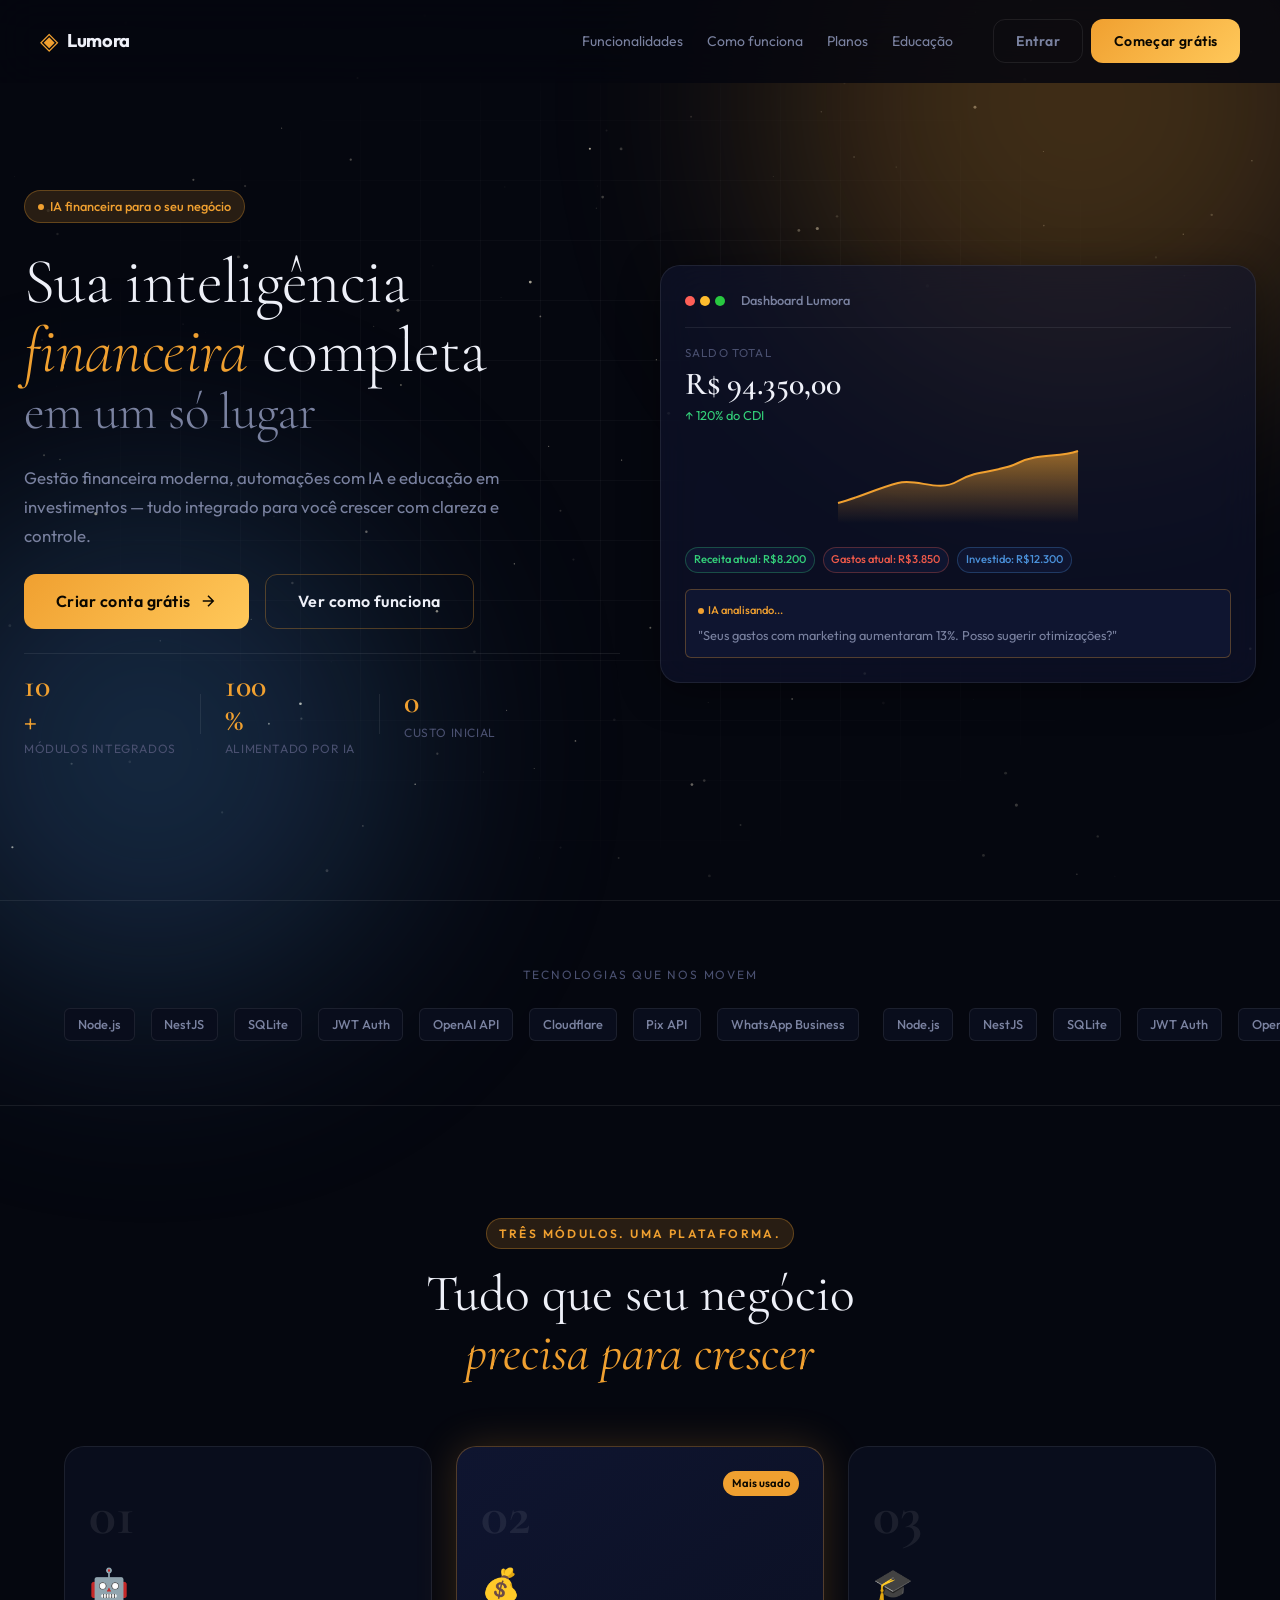
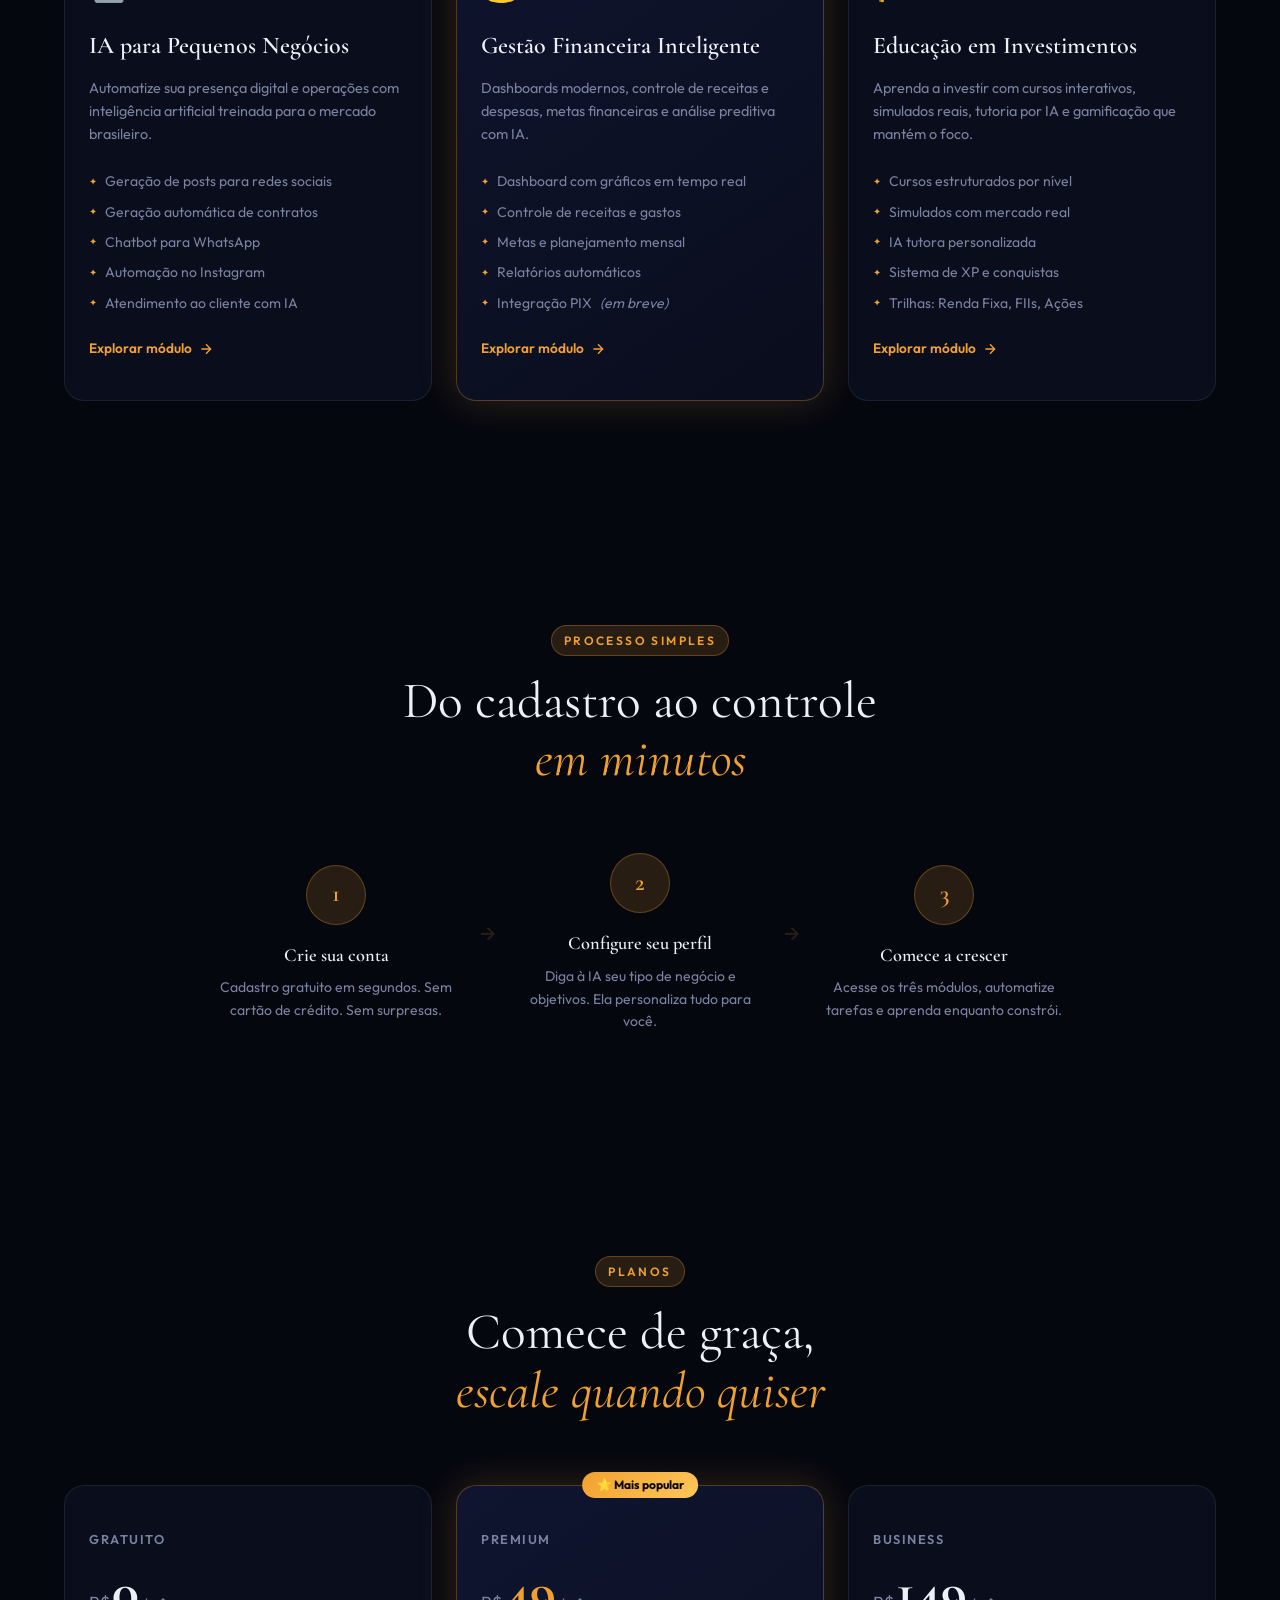
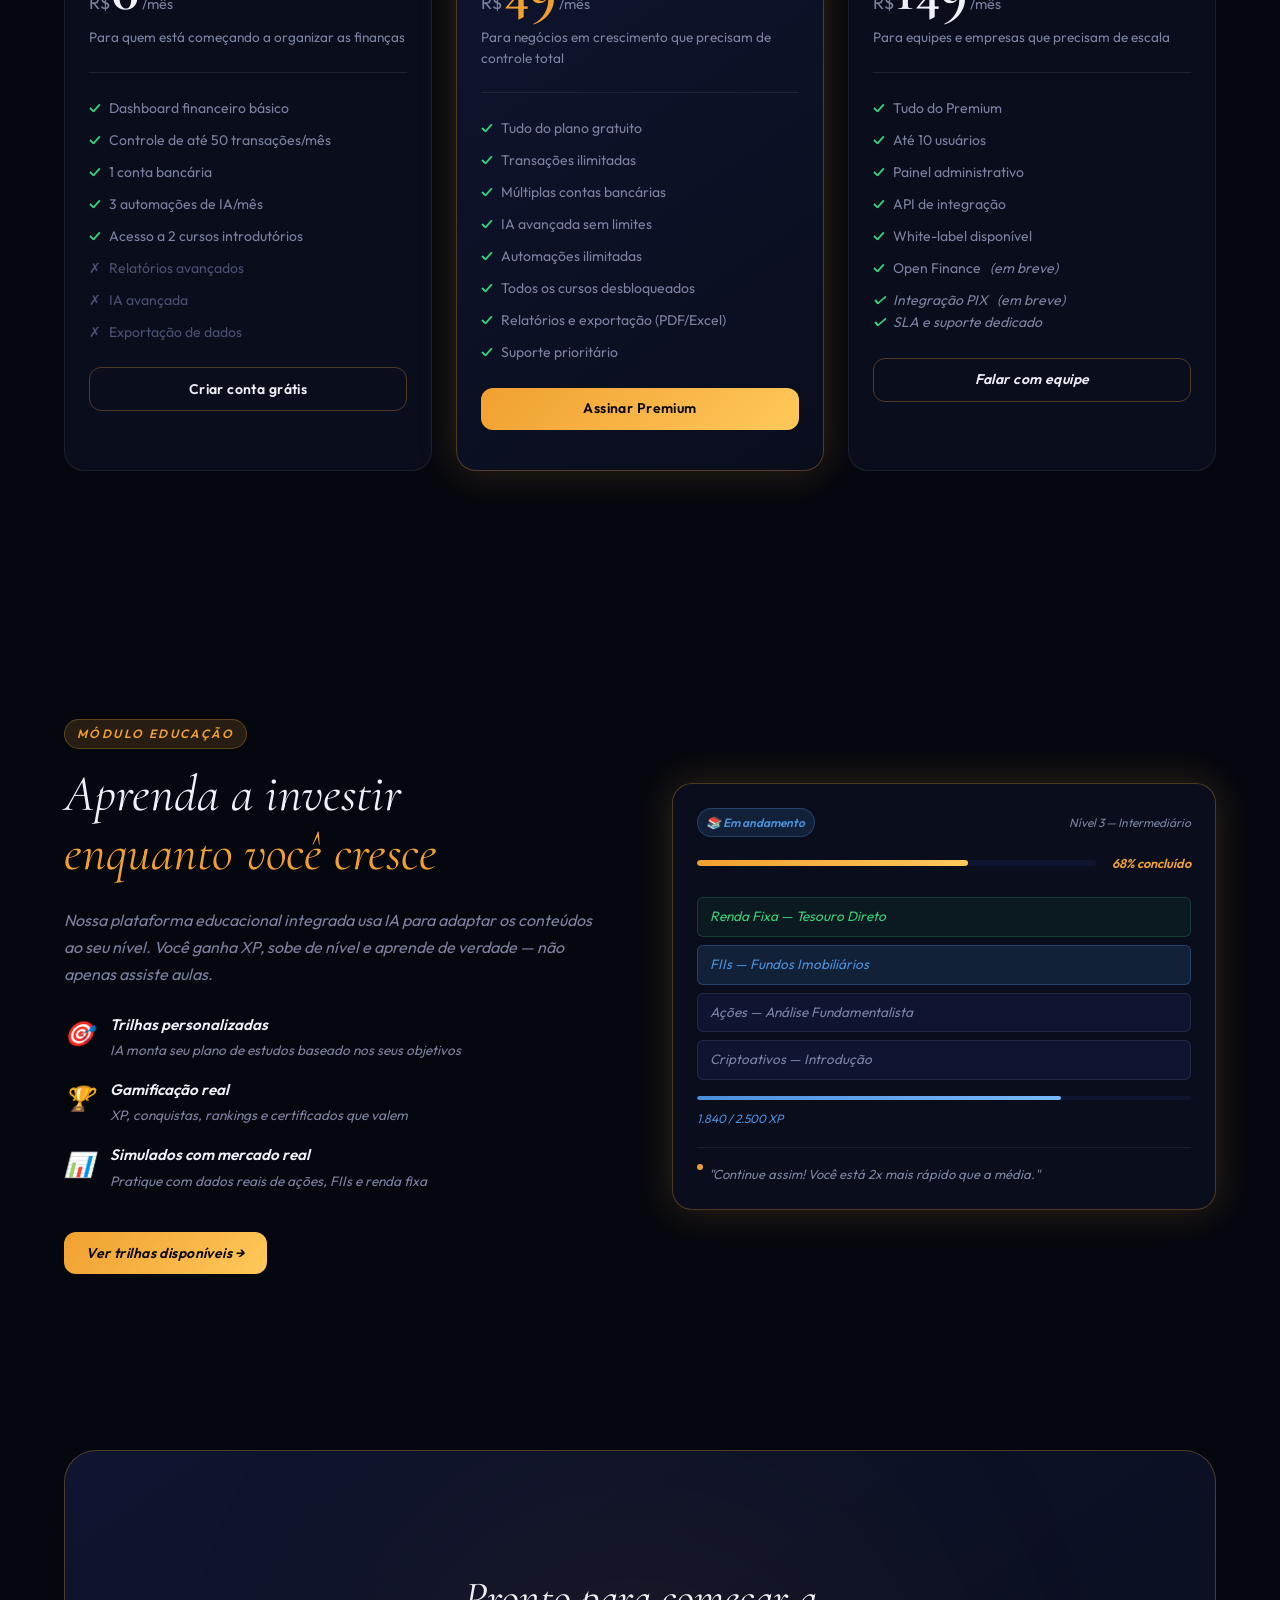
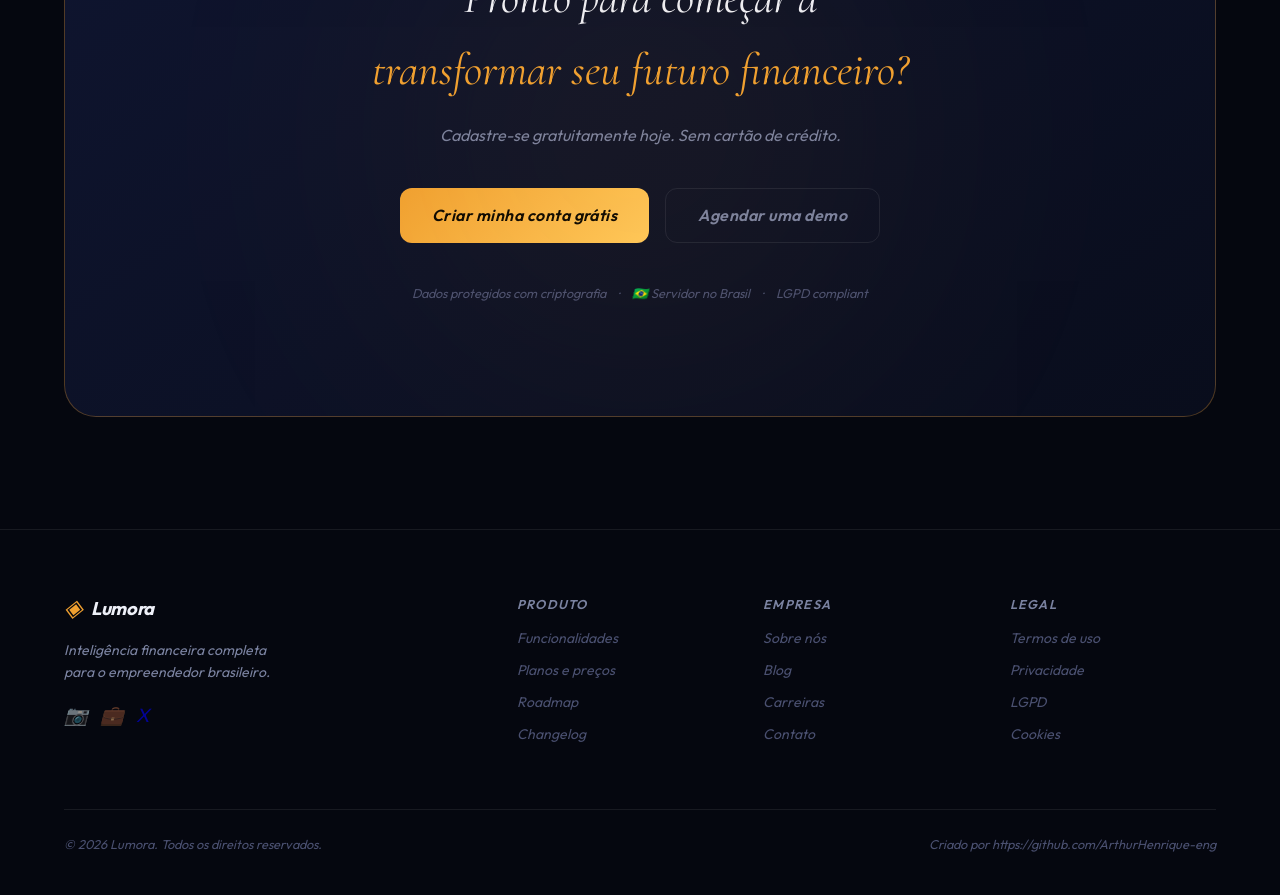
==== commit 4eda8104: "VERSÃO 1.0.3 LUMORA APP" ====
--- a/templates/index.html
+++ b/templates/index.html
@@ -8,14 +8,14 @@
   <link rel="preconnect" href="https://fonts.googleapis.com" />
   <link rel="preconnect" href="https://fonts.gstatic.com" crossorigin />
   <link href="https://fonts.googleapis.com/css2?family=Cormorant+Garamond:ital,wght@0,300;0,400;0,600;0,700;1,300;1,400&family=Outfit:wght@300;400;500;600;700&display=swap" rel="stylesheet" />
- <link rel="stylesheet" href="../css/styles.css">
+ <link rel="stylesheet" href="/css/styles.css">
 </head>
 <body>
 
   <!-- NAV -->
   <nav class="nav" id="nav">
     <div class="nav__inner">
-      <a href="#" class="nav__logo">
+      <a href="http://127.0.0.1:5000/" class="nav__logo">
         <span class="logo-mark">◈</span>
         <span class="logo-text">Lumora</span>
       </a>
@@ -26,8 +26,8 @@
         <li><a href="#education">Educação</a></li>
       </ul>
       <div class="nav__actions">
-        <a href="./login.html" class="btn btn--ghost">Entrar</a>
-        <a href="./cadastro.html" class="btn btn--gold">Começar grátis</a>
+        <a href="http://127.0.0.1:5000/login" class="btn btn--ghost">Entrar</a>
+        <a href="http://127.0.0.1:5000/cadastro" class="btn btn--gold">Começar grátis</a>
       </div>
       <button class="nav__hamburger" id="hamburger" aria-label="Menu">
         <span></span><span></span><span></span>
@@ -62,7 +62,7 @@
       </p>
 
       <div class="hero__cta">
-        <a href="./cadastro.html" class="btn btn--gold btn--lg">
+        <a href="http://127.0.0.1:5000/cadastro" class="btn btn--gold btn--lg">
           <span>Criar conta grátis</span>
           <svg width="18" height="18" viewBox="0 0 24 24" fill="none" stroke="currentColor" stroke-width="2"><path d="M5 12h14M12 5l7 7-7 7"/></svg>
         </a>
@@ -299,7 +299,7 @@
             <li class="disabled"><span>✗</span> IA avançada</li>
             <li class="disabled"><span>✗</span> Exportação de dados</li>
           </ul>
-          <a href="./cadastro.html" class="btn btn--outline btn--full">Criar conta grátis</a>
+          <a href="http://127.0.0.1:5000/cadastro" class="btn btn--outline btn--full">Criar conta grátis</a>
         </div>
 
         <!-- Premium -->
@@ -324,7 +324,7 @@
             <li><span>✓</span> Relatórios e exportação (PDF/Excel)</li>
             <li><span>✓</span> Suporte prioritário</li>
           </ul>
-          <a href="./login.html" class="btn btn--gold btn--full">Assinar Premium</a>
+          <a href="http://127.0.0.1:5000/login" class="btn btn--gold btn--full">Assinar Premium</a>
         </div>
 
         <!-- Business -->
@@ -433,7 +433,7 @@
         <h2>Pronto para começar a<br /><em>transformar seu futuro financeiro?</em></h2>
         <p>Cadastre-se gratuitamente hoje. Sem cartão de crédito.</p>
         <div class="cta-final__btns">
-          <a href="./cadastro.html" class="btn btn--gold btn--lg">Criar minha conta grátis</a>
+          <a href="http://127.0.0.1:5000/cadastro" class="btn btn--gold btn--lg">Criar minha conta grátis</a>
           <a href="mailto:hello@lumora.com.br?subject=Agendar%20demo%20Lumora" class="btn btn--ghost btn--lg">Agendar uma demo</a>
         </div>
         <div class="cta-final__trust">
@@ -452,7 +452,7 @@
     <div class="container">
       <div class="footer__grid">
         <div class="footer__brand">
-          <a href="#" class="nav__logo">
+          <a href="http://127.0.0.1:5000/" class="nav__logo">
             <span class="logo-mark">◈</span>
             <span class="logo-text">Lumora</span>
           </a>
@@ -493,5 +493,8 @@
   </footer>
 
 </body>
-  <script src="../js/script.js"></script>
+  <script src="/js/script.js"></script>
 </html>
+
+
+
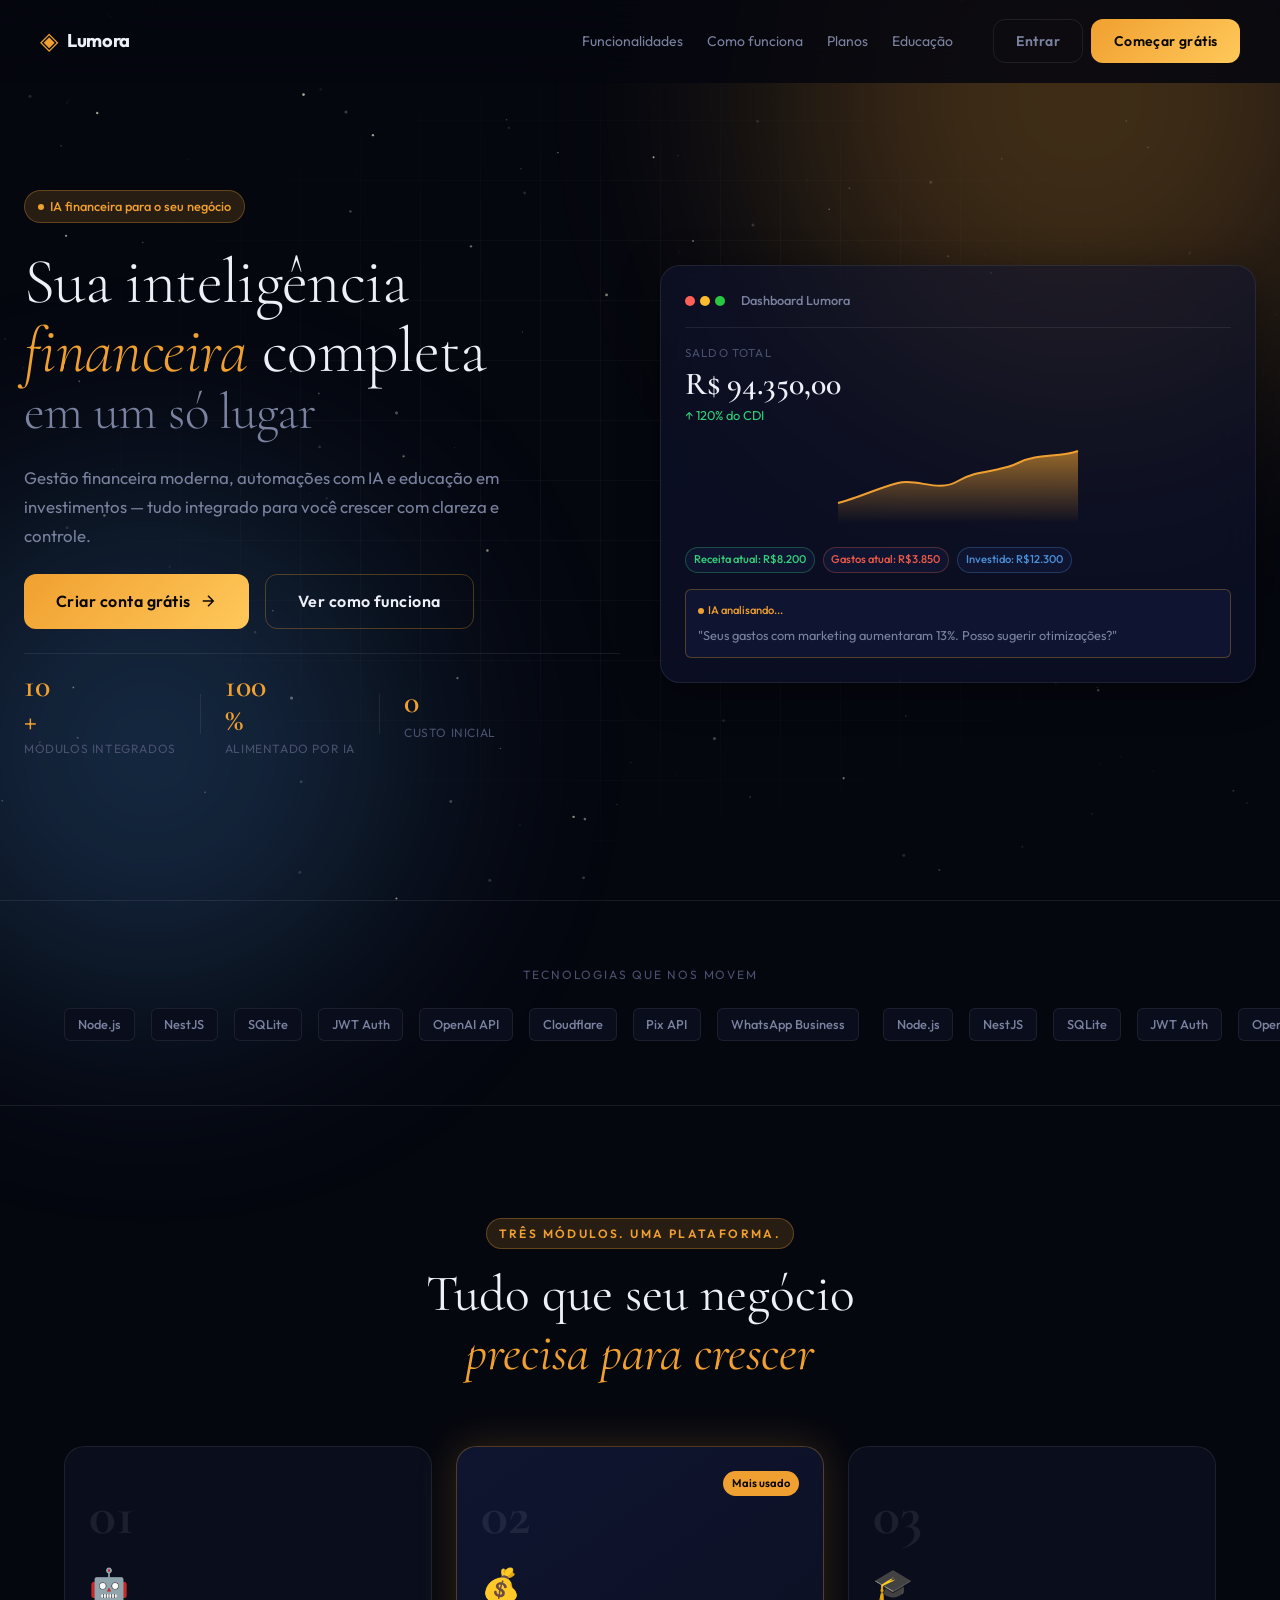
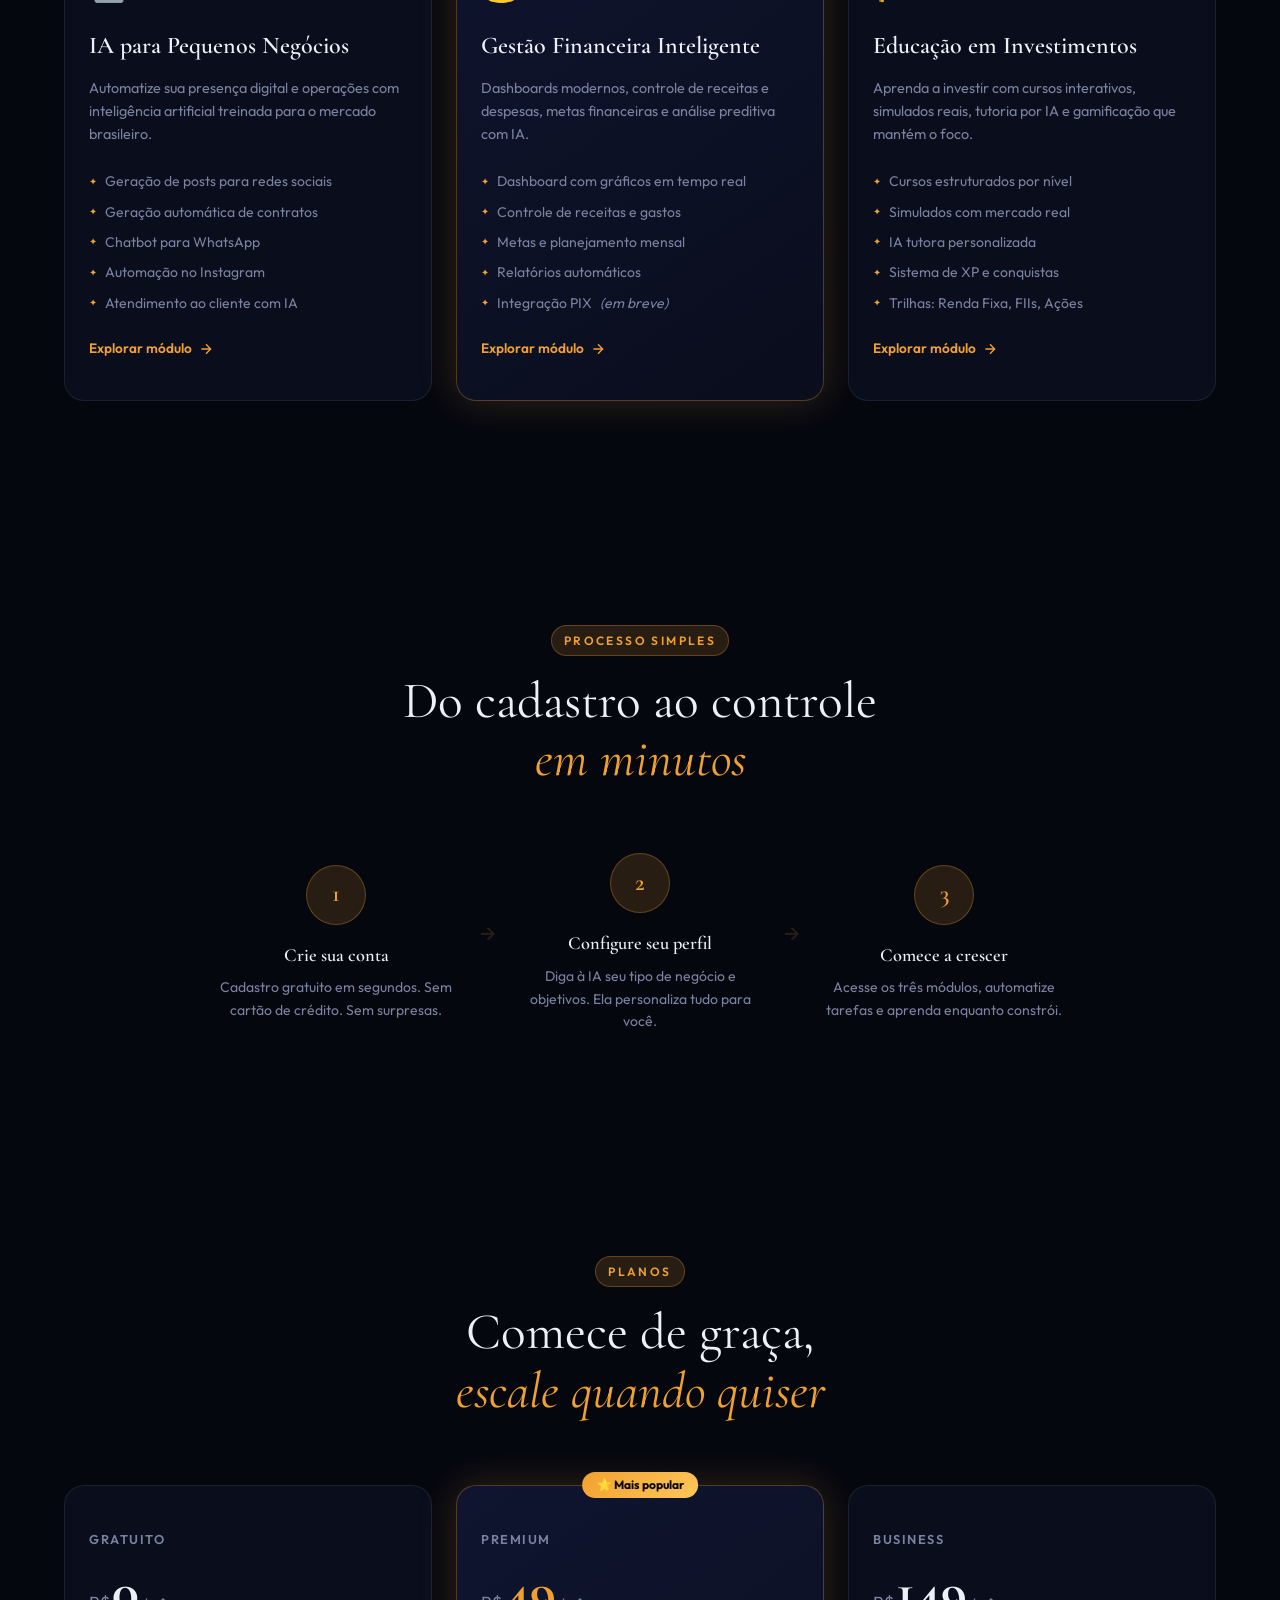
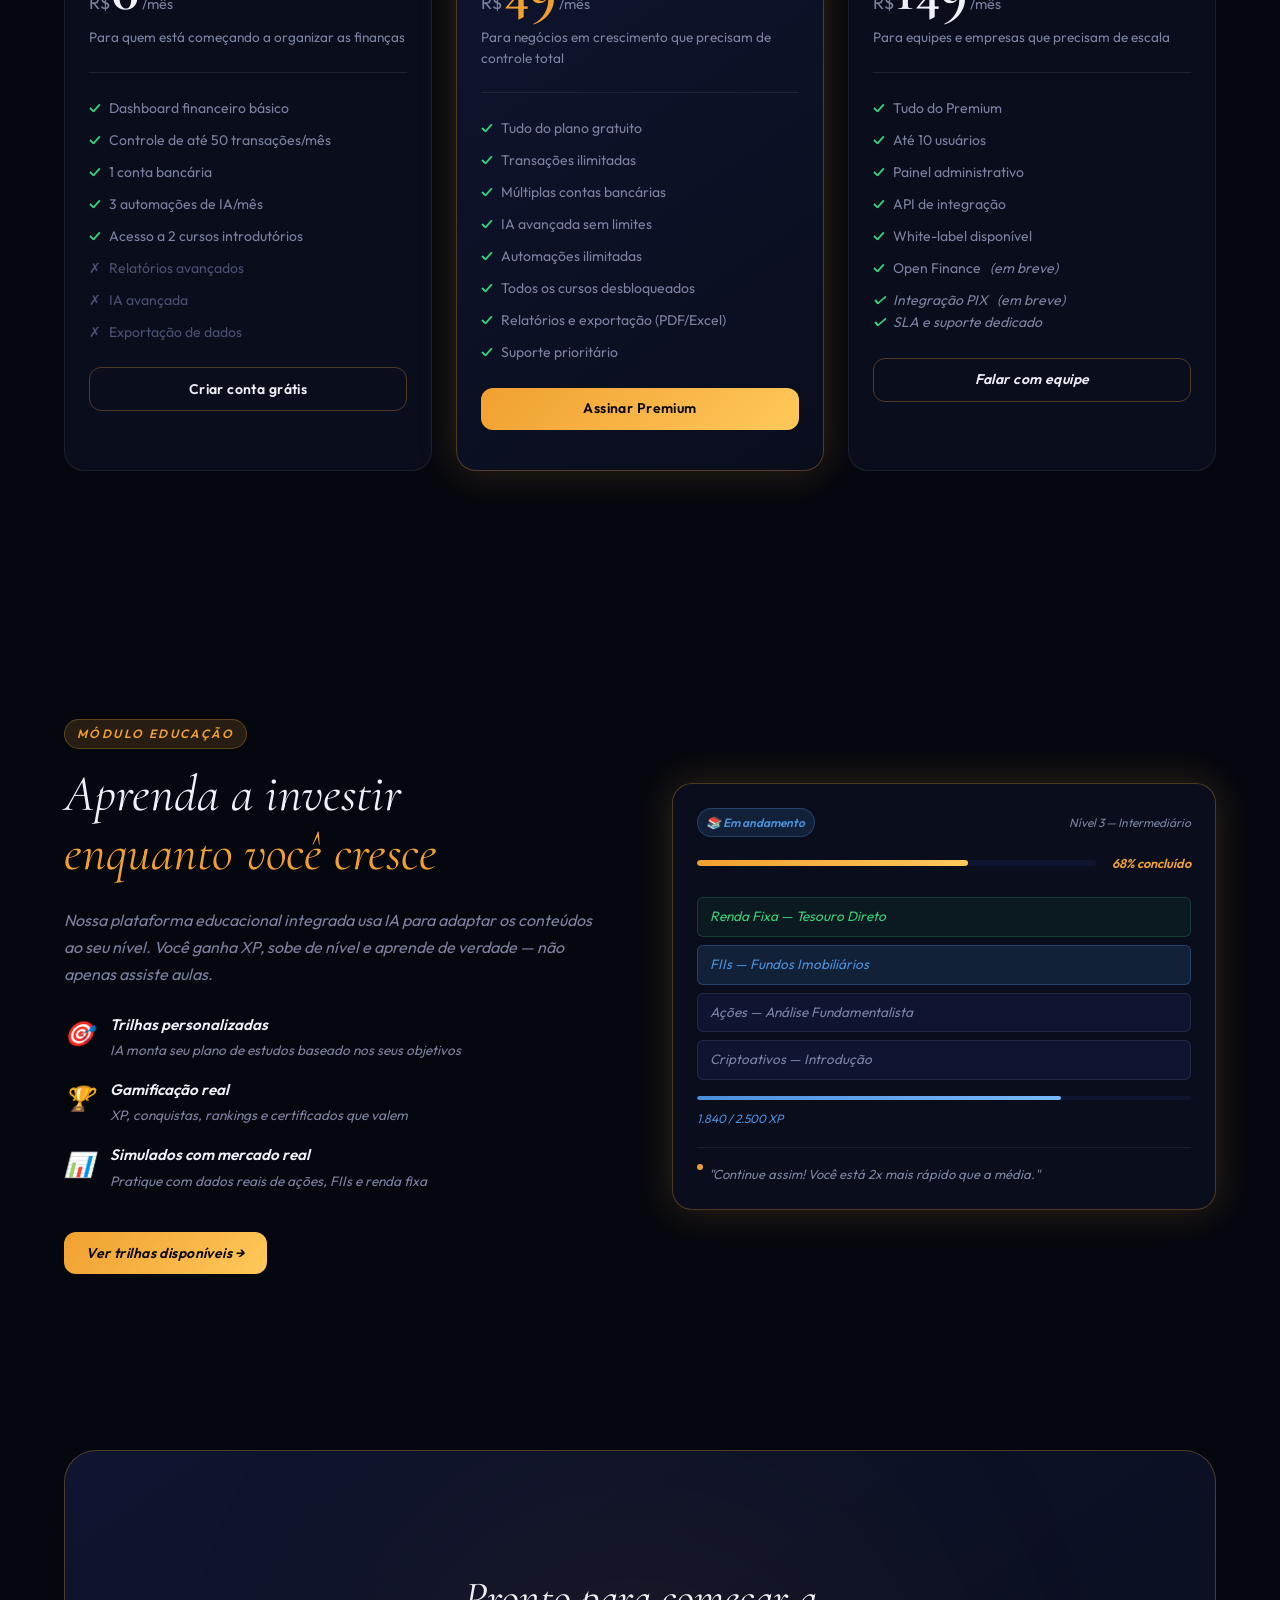
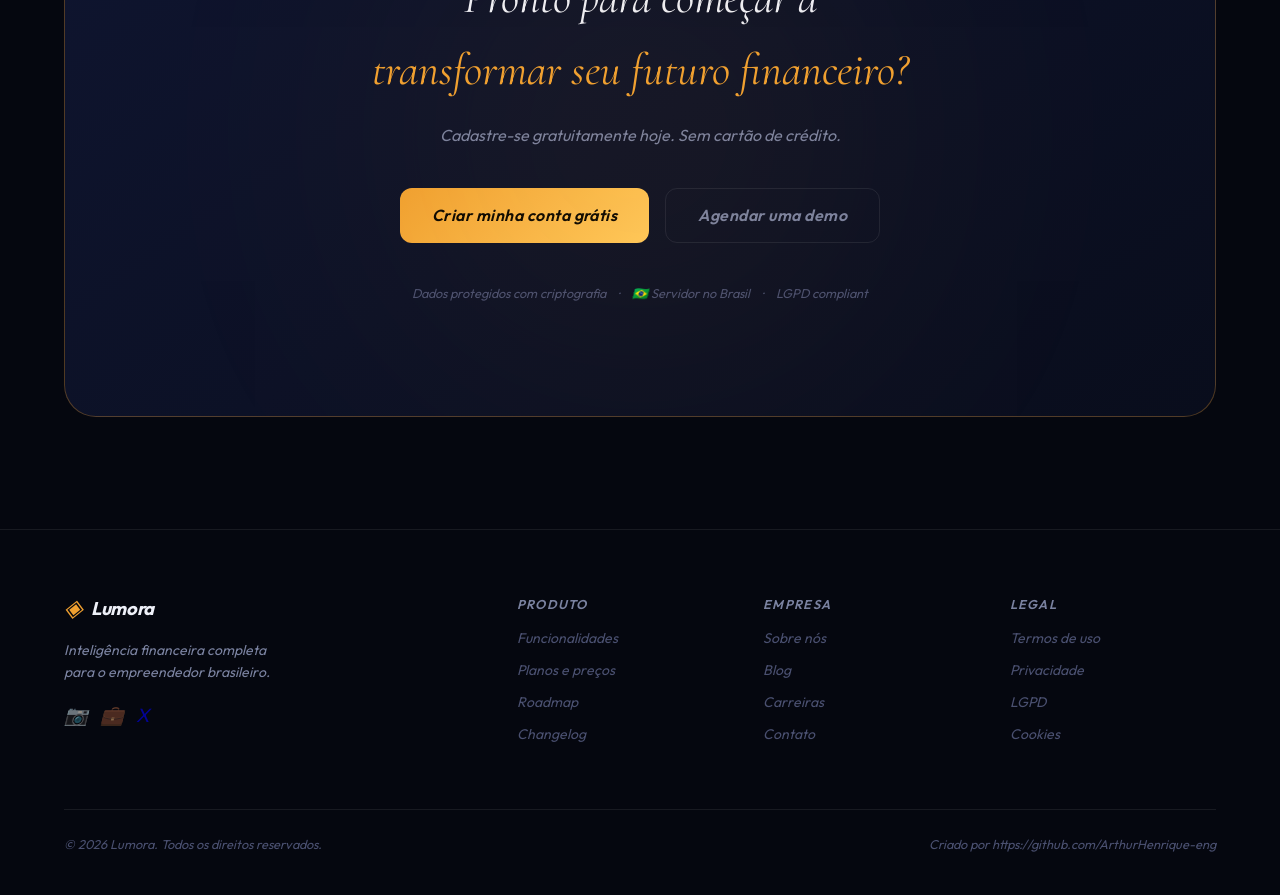
==== commit 830ee130: "ADD pagina HOME" ====
--- a/templates/index.html
+++ b/templates/index.html
@@ -15,7 +15,7 @@
   <!-- NAV -->
   <nav class="nav" id="nav">
     <div class="nav__inner">
-      <a href="http://127.0.0.1:5000/" class="nav__logo">
+      <a href="/" class="nav__logo">
         <span class="logo-mark">◈</span>
         <span class="logo-text">Lumora</span>
       </a>
@@ -26,8 +26,8 @@
         <li><a href="#education">Educação</a></li>
       </ul>
       <div class="nav__actions">
-        <a href="http://127.0.0.1:5000/login" class="btn btn--ghost">Entrar</a>
-        <a href="http://127.0.0.1:5000/cadastro" class="btn btn--gold">Começar grátis</a>
+        <a href="/templates/login.html" class="btn btn--ghost">Entrar</a>
+        <a href="/templates/cadastro.html" class="btn btn--gold">Começar grátis</a>
       </div>
       <button class="nav__hamburger" id="hamburger" aria-label="Menu">
         <span></span><span></span><span></span>
@@ -62,7 +62,7 @@
       </p>
 
       <div class="hero__cta">
-        <a href="http://127.0.0.1:5000/cadastro" class="btn btn--gold btn--lg">
+        <a href="/templates/cadastro.html" class="btn btn--gold btn--lg">
           <span>Criar conta grátis</span>
           <svg width="18" height="18" viewBox="0 0 24 24" fill="none" stroke="currentColor" stroke-width="2"><path d="M5 12h14M12 5l7 7-7 7"/></svg>
         </a>
@@ -299,7 +299,7 @@
             <li class="disabled"><span>✗</span> IA avançada</li>
             <li class="disabled"><span>✗</span> Exportação de dados</li>
           </ul>
-          <a href="http://127.0.0.1:5000/cadastro" class="btn btn--outline btn--full">Criar conta grátis</a>
+          <a href="/templates/cadastro.html" class="btn btn--outline btn--full">Criar conta grátis</a>
         </div>
 
         <!-- Premium -->
@@ -324,7 +324,7 @@
             <li><span>✓</span> Relatórios e exportação (PDF/Excel)</li>
             <li><span>✓</span> Suporte prioritário</li>
           </ul>
-          <a href="http://127.0.0.1:5000/login" class="btn btn--gold btn--full">Assinar Premium</a>
+          <a href="/templates/login.html" class="btn btn--gold btn--full">Assinar Premium</a>
         </div>
 
         <!-- Business -->
@@ -389,7 +389,7 @@
               </div>
             </div>
           </div>
-          <a href="#" class="btn btn--gold">Ver trilhas disponíveis →</a>
+          <a href="" class="btn btn--gold">Ver trilhas disponíveis →</a>
         </div>
         <div class="education__visual">
           <div class="edu-card">
@@ -433,7 +433,7 @@
         <h2>Pronto para começar a<br /><em>transformar seu futuro financeiro?</em></h2>
         <p>Cadastre-se gratuitamente hoje. Sem cartão de crédito.</p>
         <div class="cta-final__btns">
-          <a href="http://127.0.0.1:5000/cadastro" class="btn btn--gold btn--lg">Criar minha conta grátis</a>
+          <a href="/templates/cadastro.html" class="btn btn--gold btn--lg">Criar minha conta grátis</a>
           <a href="mailto:hello@lumora.com.br?subject=Agendar%20demo%20Lumora" class="btn btn--ghost btn--lg">Agendar uma demo</a>
         </div>
         <div class="cta-final__trust">
@@ -452,7 +452,7 @@
     <div class="container">
       <div class="footer__grid">
         <div class="footer__brand">
-          <a href="http://127.0.0.1:5000/" class="nav__logo">
+          <a href="/templates/index.html" class="nav__logo">
             <span class="logo-mark">◈</span>
             <span class="logo-text">Lumora</span>
           </a>
